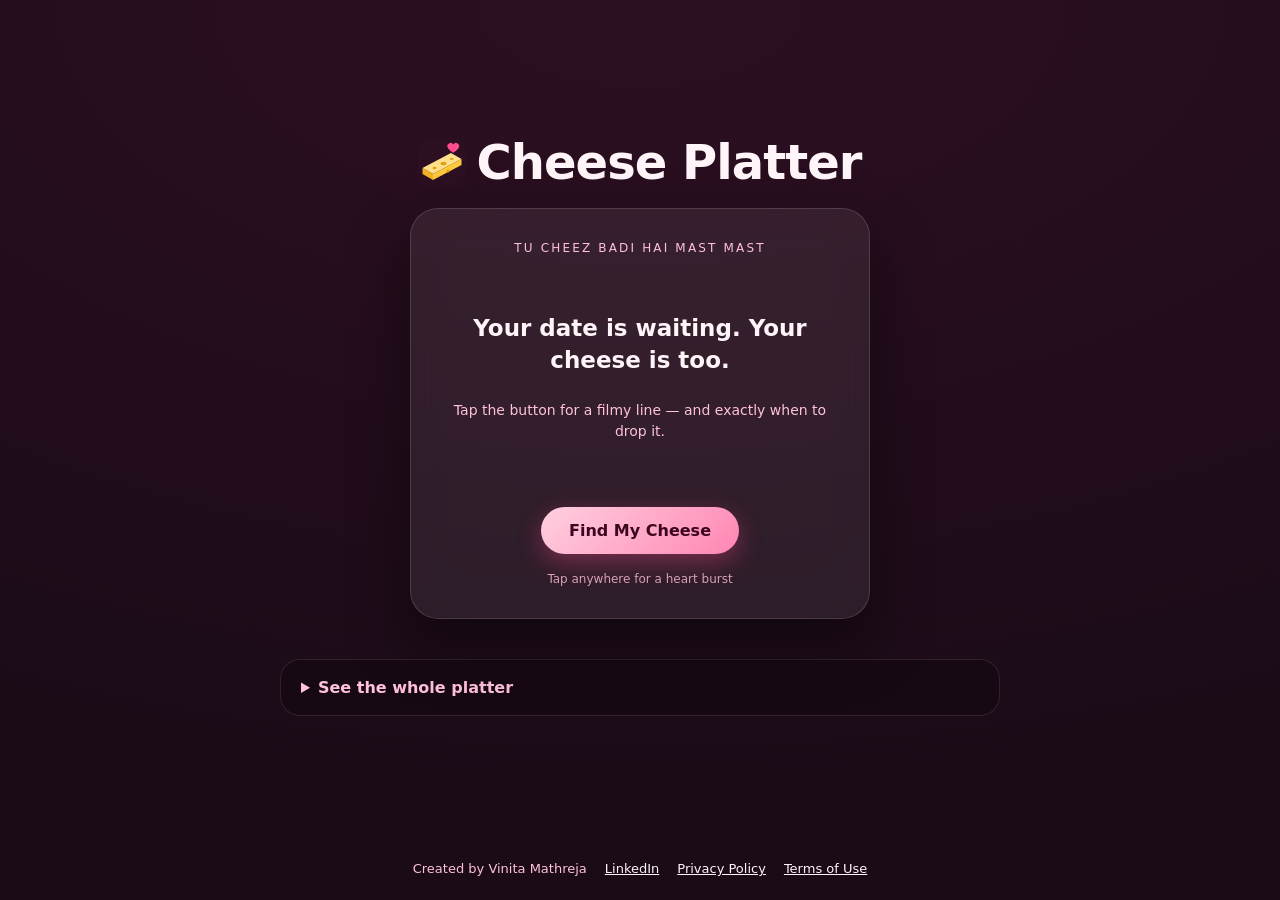
==== index.html @ 1ec01c05 "Cheese Platter: Bollywood pickup-line randomizer Co-Authored-By: Claude Opus 5.5 <noreply@anthropic." ====
<!doctype html>
<html lang="en">
<head>
<meta charset="utf-8">
<meta name="viewport" content="width=device-width, initial-scale=1">
<title>Cheese Platter — Bollywood Pickup Lines for Your Date</title>
<meta name="description" content="Cheese Platter serves 100+ cheesy Bollywood pickup lines and filmy dialogues — with exactly when to use them on a date. Tap “Find My Cheese” and flirt like it's a Yash Raj film.">
<meta name="keywords" content="Bollywood pickup lines, filmy dialogues, Hindi pickup lines, Hinglish flirting lines, Bollywood dialogues for date, cheesy pickup lines, SRK dialogues, romantic Bollywood lines">
<meta name="author" content="Vinita Mathreja">
<meta name="robots" content="index, follow, max-image-preview:large">
<meta name="theme-color" content="#2d0f22">
<link rel="canonical" href="https://cheese-platter.vercel.app/">
<link rel="icon" href="/favicon.svg" type="image/svg+xml">
<link rel="icon" href="/favicon-32.png" sizes="32x32" type="image/png">
<link rel="apple-touch-icon" href="/apple-touch-icon.png">

<meta property="og:type" content="website">
<meta property="og:site_name" content="Cheese Platter">
<meta property="og:title" content="Cheese Platter — Bollywood Pickup Lines for Your Date">
<meta property="og:description" content="Tu cheez badi hai mast mast. Tap “Find My Cheese” for a filmy Bollywood line — and exactly when to drop it on your date.">
<meta property="og:url" content="https://cheese-platter.vercel.app/">
<meta property="og:image" content="https://cheese-platter.vercel.app/og.png">
<meta property="og:image:width" content="1200">
<meta property="og:image:height" content="630">
<meta property="og:image:alt" content="Cheese Platter — Bollywood pickup lines for your date">
<meta name="twitter:card" content="summary_large_image">
<meta name="twitter:title" content="Cheese Platter — Bollywood Pickup Lines for Your Date">
<meta name="twitter:description" content="Tap “Find My Cheese” for a filmy Bollywood line — and exactly when to drop it on your date.">
<meta name="twitter:image" content="https://cheese-platter.vercel.app/og.png">

<script type="application/ld+json">
{
  "@context": "https://schema.org",
  "@type": "WebApplication",
  "name": "Cheese Platter",
  "alternateName": "Tu Cheez Badi Hai Mast Mast",
  "url": "https://cheese-platter.vercel.app/",
  "description": "A randomizer of 100+ cheesy Bollywood pickup lines and filmy dialogues, each with the movie it's from and when to use it on a date.",
  "applicationCategory": "EntertainmentApplication",
  "operatingSystem": "Any",
  "inLanguage": ["en", "hi"],
  "isAccessibleForFree": true,
  "offers": { "@type": "Offer", "price": "0", "priceCurrency": "USD" },
  "image": "https://cheese-platter.vercel.app/og.png",
  "author": { "@type": "Person", "name": "Vinita Mathreja", "sameAs": ["https://www.linkedin.com/in/vinitamathreja/"] }
}
</script>

<style>
  :root { --bg1:#1a0b17; --bg2:#2d0f22; --card:rgba(255,255,255,.07); --text:#fff5f9; --muted:#ffc2d9; --cheese:#ffc93c; }
  * { box-sizing:border-box; }
  html { overflow-x:hidden; }
  body { margin:0; min-height:100vh; font-family:ui-rounded,-apple-system,"Segoe UI",system-ui,sans-serif;
         background:radial-gradient(120% 90% at 50% 0%, var(--bg2), var(--bg1)) fixed; color:var(--text);
         display:flex; flex-direction:column; align-items:center; padding:16px; overflow-x:hidden; }
  main { flex:1; width:100%; display:flex; flex-direction:column; align-items:center; justify-content:center; padding:32px 0; position:relative; z-index:2; }
  h1 { margin:0 0 18px; font-size:clamp(34px,8vw,48px); letter-spacing:-.02em; display:flex; align-items:center; gap:10px; }
  h1 img { width:1em; height:1em; }
  .card { position:relative; width:min(460px,100%); background:var(--card); backdrop-filter:blur(14px); -webkit-backdrop-filter:blur(14px);
          border:1px solid rgba(255,255,255,.14); border-radius:28px; padding:32px 26px; text-align:center;
          box-shadow:0 24px 60px rgba(0,0,0,.45); }
  .eyebrow { font-size:12px; letter-spacing:.18em; text-transform:uppercase; color:var(--muted); margin:0 0 18px; }
  .result { min-height:210px; display:flex; flex-direction:column; justify-content:center; gap:12px; margin-bottom:24px; }
  .line { font-size:23px; line-height:1.35; font-weight:600; margin:0; }
  .movie { margin:0; font-size:14px; font-weight:700; color:var(--cheese); }
  .when { margin:0; font-size:14px; line-height:1.5; color:var(--muted); }
  .spinning .line { opacity:.55; filter:blur(.6px); }
  .spinning .movie, .spinning .when { visibility:hidden; }
  button { font:inherit; font-weight:700; font-size:16px; border:0; cursor:pointer; padding:14px 28px; border-radius:999px;
           color:#3d0620; background:linear-gradient(135deg,#ffd0e0,#ff85b3); box-shadow:0 8px 24px rgba(255,77,141,.35);
           transition:transform .15s ease, opacity .15s; }
  button:active { transform:scale(.96); }
  button:disabled { opacity:.7; cursor:progress; }
  button:focus-visible, a:focus-visible, summary:focus-visible { outline:2px solid var(--cheese); outline-offset:3px; }
  .hint { margin:18px 0 0; font-size:12px; color:var(--muted); opacity:.8; }

  details { width:min(720px,100%); margin-top:40px; background:rgba(0,0,0,.18); border:1px solid rgba(255,255,255,.1); border-radius:20px; padding:4px 20px; }
  summary { cursor:pointer; padding:14px 0; font-weight:700; color:var(--muted); }
  details h2 { font-size:15px; letter-spacing:.08em; text-transform:uppercase; color:var(--cheese); margin:26px 0 8px; }
  details ul { list-style:none; padding:0; margin:0; }
  details li { padding:10px 0; border-top:1px solid rgba(255,255,255,.07); line-height:1.45; }
  details li cite { display:block; font-style:normal; font-size:13px; color:var(--cheese); margin-top:2px; }
  details li small { display:block; font-size:13px; color:var(--muted); opacity:.85; margin-top:2px; }

  footer { position:relative; z-index:2; width:100%; text-align:center; font-size:13px; color:var(--muted); padding:28px 0 8px; }
  footer nav { display:flex; flex-wrap:wrap; justify-content:center; gap:6px 18px; }
  footer a { color:var(--text); }

  #layer { position:fixed; inset:0; overflow:hidden; pointer-events:none; z-index:1; }
  .heart { position:absolute; bottom:-60px; will-change:transform,opacity; }
  .heart>span { display:block; animation:sway var(--swayDur) ease-in-out infinite; }
  @keyframes rise {
    0%{transform:translate3d(0,0,0) rotate(var(--r0)) scale(var(--s));opacity:0}
    8%{opacity:var(--o)} 85%{opacity:var(--o)}
    100%{transform:translate3d(var(--drift),calc(-100vh - 120px),0) rotate(var(--r1)) scale(var(--s));opacity:0}
  }
  @keyframes sway { 0%,100%{margin-left:calc(var(--sw) * -1)} 50%{margin-left:var(--sw)} }
  @keyframes burst { 0%{transform:translate3d(0,0,0) scale(.2);opacity:1}
                     100%{transform:translate3d(var(--bx),var(--by),0) scale(var(--s)) rotate(var(--r1));opacity:0} }
  @media (prefers-reduced-motion: reduce){ #layer{display:none} }
</style>
</head>
<body>
<div id="layer"></div>

<main>
  <h1><img src="/favicon.svg" alt="">Cheese Platter</h1>

  <div class="card">
    <p class="eyebrow">Tu Cheez Badi Hai Mast Mast</p>
    <div class="result" id="result" aria-live="polite">
      <p class="line" id="line">Your date is waiting. Your cheese is too.</p>
      <p class="movie" id="movie"></p>
      <p class="when" id="when">Tap the button for a filmy line — and exactly when to drop it.</p>
    </div>
    <button id="next">Find My Cheese</button>
    <p class="hint">Tap anywhere for a heart burst</p>
  </div>

  <details>
    <summary>See the whole platter</summary>
    <div id="platter">
      <h2>Iconic flirting lines</h2>
      <ul>
        <li data-m="Dilwale Dulhania Le Jayenge" data-w="Vibe: Charming, playful, and unapologetically filmy.">“Bade bade deshon mein aisi chhoti chhoti baatein hoti rehti hain, Senorita.”</li>
        <li data-m="Dilwale Dulhania Le Jayenge" data-w="Vibe: Flirty confidence. Best delivered with a cheeky grin.">“Agar woh mujhse pyaar karti hai, toh palat ke dekhegi… palat!”</li>
        <li data-m="Kuch Kuch Hota Hai" data-w="Vibe: Sweet, subtle, and perfect when friendship starts feeling like something more.">“Pyaar dosti hai.”</li>
        <li data-m="Hasee Toh Phasee" data-w="Vibe: Quirky, geeky, and for someone who appreciates a clever line.">“Socho main idea hoti aur tum technology… hamari patang kya mast udti na!”</li>
      </ul>

      <h2>SRK-level romantic lines</h2>
      <ul>
        <li data-m="Kal Ho Naa Ho" data-w="Vibe: Intense, heartfelt, and slightly dangerous if you're trying to play it cool.">“Pyaar toh bahut log karte hain, lekin mere jaisa pyaar koi nahi kar sakta.”</li>
        <li data-m="Mohabbatein" data-w="Vibe: Old-school romance, delivered with complete sincerity.">“Mohabbat mein shartein nahi hoti.”</li>
      </ul>

      <h2>Bold, cheeky &amp; slightly cheesy</h2>
      <ul>
        <li data-m="2 States" data-w="Vibe: Personal, cheeky, and much better than a generic “you're beautiful.”">“Tumhare gaal ke til pe dil aa gaya hai mera.”</li>
        <li data-m="Jab We Met" data-w="Vibe: Playful philosophy with a little romantic chaos.">“Jab koi pyaar mein hota hai, toh koi sahi galat nahi hota.”</li>
        <li data-m="Yeh Jawaani Hai Deewani" data-w="Vibe: Flirtation with a confession hiding underneath.">“Tum samajhti kyun nahi? Agar main tumhare saath do minute aur raha, toh mujhe tumse pyaar ho jayega.”</li>
      </ul>

      <h2>Bollywood lines you can actually text</h2>
      <ul>
        <li data-m="Original, Bollywood-inspired" data-w="The SRK fan.">“Tum meri life mein aise aaye ho jaise interval ke baad movie interesting ho jaati hai.”</li>
        <li data-m="Original, Bollywood-inspired" data-w="The playful flirt.">“Tum Simran ho ya nahi, par mera dil toh Raj banne ki acting kar raha hai.”</li>
        <li data-m="Original, Bollywood-inspired" data-w="The cheesy one.">“Tumse baat karna meri favourite film hai. Bas problem yeh hai ki iska next episode kab aayega, pata nahi.”</li>
        <li data-m="Original, Bollywood-inspired" data-w="The modern romantic.">“Mujhe tumhara number nahi, tumhari life mein recurring role chahiye.”</li>
        <li data-m="Original, Bollywood-inspired" data-w="The confident one.">“Tumhari smile ka trailer dekh liya. Ab full movie dekhne ka mann hai.”</li>
        <li data-m="Original, Bollywood-inspired" data-w="The WhatsApp flirt.">“Tum online aate ho toh mera dil background mein romantic music bajane lagta hai.”</li>
      </ul>

      <h2>The over-the-top classics (pure cheese)</h2>
      <ul>
        <li data-m="Pakeezah" data-w="Deliver this deadpan when they complain about their feet hurting.">“Aapke paon dekhe, bahut haseen hain. Inhe zameen par mat utariyega, maile ho jayenge.”</li>
        <li data-m="Hum Dil De Chuke Sanam" data-w="The absolute classic for maintaining intense eye contact.">“Agar tum mujhe aise hi dekhte rahe, toh mujhe tumse pyaar ho jayega.”</li>
      </ul>

      <h2>The Bollywood “tashan” (full attitude)</h2>
      <ul>
        <li data-m="Dhadkan" data-w="Say this with completely exaggerated, melodramatic intensity right before leaving.">“Tum mujhe bhool jao yeh haq main tumhe nahi doongi.”</li>
        <li data-m="Anand" data-w="A dramatic way to suggest extending the date.">“Babu moshai, zindagi badi honi chahiye, lambi nahi… aur aaj ki raat toh bilkul choti nahi honi chahiye.”</li>
      </ul>

      <h2>Short, sweet &amp; highly filmy</h2>
      <ul>
        <li data-m="Ghulam" data-w="The ultimate retro 90s invitation to go anywhere.">“Aati kya Khandala?”</li>
        <li data-m="Dil To Pagal Hai" data-w="Use this completely unironically, even if — and especially if — that is not your name.">“Rahul, naam toh suna hoga?”</li>
      </ul>

      <h2>Meta-Bollywood (breaking the 4th wall)</h2>
      <ul>
        <li data-m="Meta-Bollywood" data-w="Breaking the 4th wall.">“Agar hum kisi Karan Johar ki film mein hote, toh abhi background mein violin baj raha hota aur hawa chal rahi hoti.”</li>
        <li data-m="Meta-Bollywood" data-w="Breaking the 4th wall.">“Let's skip the boring stuff and fast-forward to our choreographed dance sequence.”</li>
        <li data-m="Meta-Bollywood" data-w="Breaking the 4th wall.">“Kya tum Yash Raj ki script ho? Kyunki tumhara budget aur looks dono high lag rahe hain.”</li>
      </ul>

      <h2>The confident &amp; cheeky openers</h2>
      <ul>
        <li data-m="Jab We Met" data-w="Scenario: When you first sit down, lock eyes, and catch him smiling at you.">“Aap convince ho gaye, ya main thoda aur try karun?”</li>
        <li data-m="2 States" data-w="Scenario: Drop this completely deadpan the second he does something highly attractive, like ordering your exact favorite drink or pulling out your chair.">“Tumse shaadi karne ke liye mujhe kya karna padega?”</li>
        <li data-m="Dil To Pagal Hai" data-w="Scenario: When he walks into the cafe looking exceptionally sharp and you greet him.">“Kya tum vahi ho jiske baare mein main hamesha sochti hoon?”</li>
        <li data-m="Jab We Met (Tweaked)" data-w="Scenario: When he gives you a compliment on your outfit or your vibe.">“Main apni favorite hoon… aur ab lagta hai tumhari bhi banne wali hoon.”</li>
        <li data-m="Khoobsurat (Tweaked)" data-w="Scenario: A smooth, flattering greeting as soon as he sits at the table.">“Tum hamesha aise hi handsome the, ya aaj kuch khaas try kiya hai?”</li>
        <li data-m="Dil To Pagal Hai" data-w="Scenario: Say this with exaggerated melodrama when he agrees to share his fries with you.">“Mujhe yakeen hai ki main sirf isliye janmi hoon ki tumse pyaar kar sakun.”</li>
        <li data-m="Kabhi Khushi Kabhie Gham (Tweaked)" data-w="Scenario: When he takes his jacket off or smiles warmly at you.">“Tumhe koi haq nahi banta ki tum itne handsome lago. Not fair.”</li>
        <li data-m="Kabhi Khushi Kabhie Gham" data-w="Scenario: If he gets momentarily distracted by the waiter and looks away from you.">“Kaun hai yeh jisne mud ke mujhe nahi dekha?”</li>
        <li data-m="Hasee Toh Phasee" data-w="Scenario: When you both instantly agree on a very niche topic or a controversial opinion.">“Tum oxygen aur main double hydrogen… hamari chemistry ekdum pani ki tarah hai.”</li>
        <li data-m="Chennai Express (Tweaked)" data-w="Scenario: Playfully explaining why you ended up matching with him on a dating app.">“Main yahan pe aayi nahi hoon, mujhe laya gaya hai… by destiny.”</li>
      </ul>

      <h2>The sassy, playful banter</h2>
      <ul>
        <li data-m="Dil To Pagal Hai (Tweaked)" data-w="Scenario: If he formally introduces himself, use this regardless of his actual name.">“Rahul, naam toh suna hoga? Or should I just call you mine?”</li>
        <li data-m="Maine Pyar Kiya" data-w="Scenario: When he apologizes for being two minutes late or thanks you for a compliment.">“Dosti ka ek usool hai, no sorry, no thank you.”</li>
        <li data-m="Deewaar (Tweaked)" data-w="Scenario: When bantering about who is going to pay the bill.">“Main aaj bhi phenke hue paise nahi uthati… unless you're buying the next round.”</li>
        <li data-m="Heropanti" data-w="Scenario: If he complains about the spice level of the food or the distance to the next bar.">“Chhoti bacchi ho kya?”</li>
        <li data-m="Damini (Tweaked)" data-w="Scenario: If you guys talked online for weeks before he finally planned the date.">“Tareekh pe tareekh, tareekh pe tareekh… finally you asked me out.”</li>
        <li data-m="Shahenshah (Tweaked)" data-w="Scenario: Establishing playful dominance when picking where to go for dessert.">“Rishte mein toh hum tumhare baap lagte hain… par I'll let you lead this date.”</li>
        <li data-m="Sholay" data-w="Scenario: If he admits he has never seen your favorite movie or eaten your favorite food.">“Isse bada crime toh humne dekha hi nahi.”</li>
        <li data-m="Don (Tweaked)" data-w="Scenario: When he asks if he's successfully winning you over.">“Don ko pakadna mushkil hi nahi, namumkin hai… but you're doing a good job.”</li>
      </ul>

      <h2>Navigating food, drinks &amp; the bill</h2>
      <ul>
        <li data-m="Mr. &amp; Mrs. Khiladi (Tweaked)" data-w="Scenario: When the appetizers arrive and you want to keep the flirting light.">“Jab tak samose mein aaloo rahega, mera interest tumme rahega.”</li>
        <li data-m="Devdas (Tweaked)" data-w="Scenario: When clinking glasses for the first toast of the evening.">“Kaun kambakht bardaasht karne ko peeta hai? Main toh tumhe aur enjoy karne ke liye peeti hoon.”</li>
        <li data-m="Singham" data-w="Scenario: Give a mock-serious glare if he tries to steal a bite of your dessert without asking.">“Aata majhi satakli.”</li>
        <li data-m="Damini (Tweaked)" data-w="Scenario: Reaching your hand across the table playfully.">“Ye dhai kilo ka haath nahi, mera chota sa haath hai… hold it?”</li>
        <li data-m="Karan Arjun (Tweaked)" data-w="Scenario: Staring longingly at the kitchen when you're both starving.">“Mere Karan Arjun aayenge… aur mera pasta bhi.”</li>
        <li data-m="Bajirao Mastani (Tweaked)" data-w="Scenario: Fiercely and dramatically defending your main course.">“Aap humse humari zindagi maang lete hum aapko khushi khushi de dete… par mera pizza nahi.”</li>
        <li data-m="Hera Pheri" data-w="Scenario: Whispering this jokingly with a straight face when the check arrives.">“Paisa laya?”</li>
        <li data-m="Singham" data-w="Scenario: Sliding the cocktail menu over to him to pick the second round.">“Aali re aali, aata tujhi baari aali.”</li>
        <li data-m="Ram-Leela" data-w="Scenario: When deciding if you both should split a really decadent dessert.">“Dono taraf se aag barabar lagi honi chahiye.”</li>
        <li data-m="Kuch Kuch Hota Hai (Tweaked)" data-w="Scenario: Convincing him to break his diet for the night.">“Hum ek baar jeete hain, ek baar marte hain… so let's order the chocolate cake.”</li>
        <li data-m="Mr. India" data-w="Scenario: A satisfied sign-off when he pays the bill or opens the door for you.">“Mogambo khush hua.”</li>
      </ul>

      <h2>Sweeping him off his feet</h2>
      <ul>
        <li data-m="Yeh Jawaani Hai Deewani" data-w="Scenario: Lock eyes, say this casually, and immediately take a sip of your drink.">“Tumhari smile kitni dangerous hai pata hai? Mere paas dil hota na, teri smile pe pakka aa jaata.”</li>
        <li data-m="Yeh Jawaani Hai Deewani (Tweaked)" data-w="Scenario: A great compliment to drop mid-conversation when he is talking passionately about something.">“Tum pehle bhi itne hi handsome the ya waqt ne kiya koi haseen sitam?”</li>
        <li data-m="Om Shanti Om" data-w="Scenario: A cheeky way to admit you were the one who liked his profile first or double-texted.">“Itni shiddat se maine tumhe paane ki koshish ki hai, ki har zarre ne mujhe tumse milane ki saazish ki hai.”</li>
        <li data-m="Aashiqui 2" data-w="Scenario: Use this highly dramatically when he fixes a minor problem, like getting the waiter's attention.">“Tumhare ishq se bani hoon main… pehle zinda thi, ab jee rahi hoon main.”</li>
        <li data-m="Gully Boy" data-w="Scenario: Spoken softly and genuinely on a late-night drive or while holding coffee cups.">“Tere bina kisi cheez mein mauj nahi… na chai mein, na life mein.”</li>
        <li data-m="Dil Chahta Hai" data-w="Scenario: When he reveals a slightly nerdy, quirky hobby or a guilty pleasure he was shy about.">“Koi pyaar kare toh tumse kare, tum jaise ho waise kare.”</li>
        <li data-m="Bajirao Mastani (Tweaked)" data-w="Scenario: When he promises he knows a great hidden spot for post-dinner drinks.">“Cheete ki chaal, baaz ki nazar, aur tumhari choice par sandeh nahi karte.”</li>
        <li data-m="Pakeezah (Tweaked)" data-w="Scenario: When he suggests walking a long distance in the heat or cold to the next location.">“Aapke paon dekhe, bahut haseen hain. Inhe zameen par mat utariyega, let's take a cab.”</li>
        <li data-m="Kuch Kuch Hota Hai" data-w="Scenario: When he does something small but chivalrous, like pulling out your chair or shielding you from traffic.">“Kuch kuch hota hai… tum nahi samjhoge.”</li>
        <li data-m="Kick (Tweaked)" data-w="Scenario: When he asks a deep, probing question about your personality.">“Hum dosti mein aate hain, samajh mein nahi.”</li>
        <li data-m="Baazigar" data-w="Scenario: When you deliberately let him win a playful, meaningless argument.">“Kabhi kabhi jeetne ke liye kuch haarna bhi padta hai, aur haar kar jeetne wale ko baazigar kehte hain.”</li>
        <li data-m="Dilwale Dulhania Le Jayenge (Tweaked)" data-w="Scenario: When convincing him to be spontaneous and go to a random spot after dinner.">“Jaa Simran jaa, jee le apni zindagi… mere saath.”</li>
      </ul>

      <h2>Leaving a mark (the end of the night)</h2>
      <ul>
        <li data-m="Anand (Tweaked)" data-w="Scenario: Smoothly suggesting you extend the night instead of going home.">“Babu moshai, zindagi badi honi chahiye, lambi nahi… aur yeh date bhi.”</li>
        <li data-m="Dhadkan" data-w="Scenario: Whisper this intensely right before you hug him goodbye.">“Main tumhe bhool jaon yeh ho nahi sakta, aur tum mujhe bhool jao yeh main hone nahi doongi.”</li>
        <li data-m="Om Shanti Om" data-w="Scenario: When he asks if you want to call it a night, but you want to grab ice cream.">“Picture abhi baaki hai mere dost.”</li>
        <li data-m="Dilwale Dulhania Le Jayenge" data-w="Scenario: Say this audibly to yourself as he walks you to your cab and turns back around to look at you.">“Palat… Palat… Palat.”</li>
        <li data-m="Deewaar" data-w="Scenario: When you finally tell him that you had a great time and would love to see him again.">“Aaj khush toh bahut hoge tum.”</li>
        <li data-m="Jazbaa" data-w="Scenario: A dramatic, funny text to send him exactly 10 minutes after the date ends.">“Mohabbat hai is liye jaane diya, zidd hoti toh baahon mein hoti.”</li>
        <li data-m="Karan Arjun (Tweaked)" data-w="Scenario: Looking back over your shoulder with a smirk as you walk away.">“Main wapas aaoongi.”</li>
        <li data-m="Kaalia (Tweaked)" data-w="Scenario: When deciding exactly where to part ways on the street.">“Hum jahan khade hote hain, date wahi pe khatam hoti hai.”</li>
        <li data-m="Maine Pyar Kiya (Tweaked)" data-w="Scenario: A sweet, slightly bossy way to ensure he messages you to say he got home safe.">“Dosti ki hai, nibhani toh padegi… text me when you reach.”</li>
        <li data-m="Amar Prem (Tweaked)" data-w="Scenario: A sarcastic, confident closer right before you get into your Uber.">“Pushpa, I hate tears… so don't cry because the date is over.”</li>
        <li data-m="Kalicharan (Tweaked)" data-w="Scenario: When he asks for your number or socials at the end of the night.">“Sara shehar mujhe [Your Name] ke naam se jaanta hai.”</li>
      </ul>

      <h2>Witty comebacks &amp; playful banter</h2>
      <ul>
        <li data-m="Andaz Apna Apna" data-w="When to use it: Deliver this with extreme sarcasm when he does the absolute bare minimum, like successfully pouring water without spilling it.">“Aap purush hi nahi, mahapurush hain!”</li>
        <li data-m="Phir Hera Pheri" data-w="When to use it: When he sends a highly dramatic text complaining about how tired he is or exaggerates a minor inconvenience.">“50 rupya kaat overacting ka.”</li>
        <li data-m="Welcome" data-w="When to use it: Whisper this audibly to yourself when you are trying not to laugh at a terrible joke he just made, or when you are trying to hide your excitement.">“Control Uday, control.”</li>
        <li data-m="Phir Hera Pheri" data-w="When to use it: When he accidentally reveals an inside joke in front of other people, or speaks too loudly about a surprise.">“Zor zor se bolke logon ko schemein bata de.”</li>
        <li data-m="Gangs of Wasseypur" data-w="When to use it: Playful, deadpan teasing when he struggles with a simple task, like opening a jar, fixing a typo, or losing a casual bet to you.">“Tumse na ho payega.”</li>
        <li data-m="Hera Pheri" data-w="When to use it: Utter this in mock despair when you are third-wheeling with him and a friend, or when he says something exceptionally cheesy.">“Utha le re baba, utha le… mere ko nahi, in dono ko utha le.”</li>
        <li data-m="3 Idiots" data-w="When to use it: When he actually manages to solve a problem for you, like fixing a glitch on your phone or finding the perfect place for dinner.">“Jahanpanah! Tussi great ho, tohfa qubool karo!”</li>
        <li data-m="Jab We Met" data-w="When to use it: Drop this completely out of nowhere if he does something highly domestic, like cooking a great meal or folding a blanket perfectly.">“Bachpan se hi na, mujhe shaadi karne ka bada craze hai, by God.”</li>
        <li data-m="Hera Pheri" data-w="When to use it: When you do something incredibly clumsy (like tripping over your own feet) and want to play it off as an intentional power move.">“Yeh Baburao ka style hai.”</li>
        <li data-m="Munna Bhai M.B.B.S." data-w="When to use it: If you walk into a ridiculously tiny cafe or bar on a date, or if he shows you a cramped apartment.">“Bhai, ye room toh shuru hote hi khatam ho gaya.”</li>
        <li data-m="Andaz Apna Apna" data-w="When to use it: When you are trying to playfully intimidate him into giving you the last slice of pizza.">“Crime Master Gogo naam hai mera, aankhein nikal ke gotiyan khelta hoon.”</li>
        <li data-m="Munna Bhai M.B.B.S." data-w="When to use it: When he is mildly stressing out about work or a minor deadline, and you want to offer terrible but supportive advice.">“Tension lene ka nahi, sirf dene ka.”</li>
        <li data-m="Andaz Apna Apna" data-w="When to use it: When you unapologetically steal a sip of his drink or a bite of his food because you didn't want to order your own.">“Do dost ek pyale mein chai piyenge, isse dosti badhti hai.”</li>
        <li data-m="3 Idiots" data-w="When to use it: When looking at the ridiculously overpriced menu at a fancy restaurant he brought you to.">“Paneer toh beta, kuch dino mein sonaar ki dukaan mein bikega.”</li>
        <li data-m="Andaz Apna Apna" data-w="When to use it: When you are playfully arguing over who is right about a random fact and you want to drop a chaotic mic-drop.">“Teja main hoon, mark idhar hai!”</li>
      </ul>

      <h2>More comedy gold</h2>
      <ul>
        <li data-m="Phir Hera Pheri" data-w="When to use it: When that 1:30 AM Swiggy order finally arrives and you are both absolutely starving.">“Abhi maza aayega na bhidu.”</li>
        <li data-m="Hera Pheri" data-w="When to use it: When he playfully complains about you overthinking an AI prompt, tweaking an app design for the hundredth time, or being overly meticulous about something small.">“Main kya karu phir? Job chhod du?”</li>
        <li data-m="Phir Hera Pheri" data-w="When to use it: When he tries to act tough or protective but immediately gets startled by a bug or a loud noise.">“Kya gunda banega re tu.”</li>
        <li data-m="Phir Hera Pheri" data-w="When to use it: If he gets distracted looking at you and accidentally bumps into a table or fumbles his words.">“Aurat ka chakkar babu bhaiya, aurat ka chakkar.”</li>
        <li data-m="Munna Bhai M.B.B.S." data-w="When to use it: When you decisively pick the restaurant or the movie for the night and refuse to take no for an answer.">“Bhai ne bola karne ka, to karne ka.”</li>
        <li data-m="Vivah" data-w="When to use it: When he's been talking non-stop trying to impress you, and you smoothly slide a glass of water across the table to him.">“Jal lijiye… thak gaye honge.”</li>
        <li data-m="Race 3" data-w="When to use it: When a waiter interrupts a deep conversation, or if he asks a cheeky, overly intrusive question and you want to dodge it hilariously.">“Our business is our business, none of your business.”</li>
        <li data-m="PK" data-w="When to use it: When he keeps changing the dinner plans or the meeting time at the very last minute.">“Hum koi mandir ka ghanta hai ki koi bhi aake baja jata hai?”</li>
        <li data-m="Kabhi Khushi Kabhie Gham" data-w="When to use it: When a sarcastic comment lands a bit too hard and you need to backtrack with maximum Poo energy.">“It's a joke, it's a joke!”</li>
        <li data-m="Nagina (and general pop culture)" data-w="When to use it: A spooky, deadpan, and hilarious way to invite him over to your place for the next date.">“Aao kabhi haveli pe.”</li>
        <li data-m="Phir Hera Pheri" data-w="When to use it: When he suggests watching a horror movie, or when he tries a really bold, direct pickup line on you.">“Mereko to aisa dhak dhak horela hai.”</li>
        <li data-m="Welcome" data-w="When to use it: When he asks if you need anything else from the menu or if you are comfortable.">“Bhagwan ka diya sab kuch hai, daulat hai, shauhrat hai, izzat hai…”</li>
        <li data-m="Masaan" data-w="When to use it: When the waiter returns to the table to inform you that your favorite dessert is out of stock.">“Saala ye dukh kaahe khatam nahi hota be.”</li>
        <li data-m="Andaz Apna Apna" data-w="When to use it: When he asks a painfully obvious question and you reply with complete, unwavering nonsense.">“Main teja hoon kyunki mera naam bhi teja hai.”</li>
        <li data-m="Damini" data-w="When to use it: If it took you guys weeks of texting and rescheduling to finally pin down an actual date and time.">“Tareekh pe tareekh, tareekh pe tareekh…”</li>
        <li data-m="Sholay" data-w="When to use it: When he's been rambling adorably about a hyper-specific topic for five minutes straight and you just want to playfully break his train of thought.">“Tumhara naam kya hai Basanti?”</li>
        <li data-m="Khatta Meetha" data-w="When to use it: When he gives an unsolicited fun fact about the movie you are watching together.">“Puchha kisine? Kisine nahi pucha!”</li>
        <li data-m="Welcome" data-w="When to use it: When he asks you a secret about your past or how you always manage to win at a specific game.">“Ye raaz bhi ussi ke saath chala gaya.”</li>
        <li data-m="Jolly LLB" data-w="When to use it: While people-watching at a cafe and observing someone nearby do something completely bizarre.">“Kaun hai ye log? Kahan se aate hain ye?”</li>
        <li data-m="Queen" data-w="When to use it: Being overly dramatic about a minor inconvenience, like spilling a drop of coffee or dropping a fry.">“Mera to itna life kharab ho gaya.”</li>
        <li data-m="Piku" data-w="When to use it: Making a philosophical, slightly gross joke when debating whether you should order that extremely heavy, spicy dish.">“Insaan ka motion uska emotion ke saath juda hota hai.”</li>
        <li data-m="Chup Chup Ke" data-w="When to use it: When he starts trying to guess the twist or what happens next in the movie you are watching.">“Chup bilkul chup!”</li>
        <li data-m="Bhool Bhulaiyaa" data-w="When to use it: When he shows up exactly five minutes late and you want to playfully guilt-trip him as soon as he sits down.">“Aapne jaldi aane ka kasht kyu kiya?”</li>
        <li data-m="Dabangg" data-w="When to use it: When you are playfully threatening to beat him at a board game or an arcade game on the date.">“Hum tum mein itne ched karenge ki confuse ho jaoge…”</li>
        <li data-m="Kick" data-w="When to use it: The perfect mic-drop parting line when you step out of his car or hop into your cab, leaving him completely amused.">“Mere baare mein itna mat sochna, dil mein aata hoon, samajh mein nahi.”</li>
      </ul>
    </div>
  </details>
</main>

<footer>
  <nav>
    <span>Created by Vinita Mathreja</span>
    <a href="https://www.linkedin.com/in/vinitamathreja/" target="_blank" rel="noopener me">LinkedIn</a>
    <a href="/privacy">Privacy Policy</a>
    <a href="/terms">Terms of Use</a>
  </nav>
</footer>

<script>
const COLORS = ["#ff4d8d","#ff85b3","#ffa8c5","#ff2d6f","#ffd0e0"];
const rand = (a,b) => Math.random()*(b-a)+a;
const layer = document.getElementById("layer");
const reduced = matchMedia("(prefers-reduced-motion: reduce)").matches;

const svg = (size,color) =>
  `<svg width="${size}" height="${size}" viewBox="0 0 24 24" fill="${color}" aria-hidden="true">
     <path d="M12 21s-7.5-4.7-9.6-9A5.4 5.4 0 0 1 12 6.2 5.4 5.4 0 0 1 21.6 12c-2.1 4.3-9.6 9-9.6 9z"/></svg>`;

for (let i = 0; i < 24; i++) {
  const size = rand(12,34), dur = rand(9,18);
  const el = document.createElement("div");
  el.className = "heart";
  el.style.cssText = `left:${rand(-2,100)}%;animation:rise ${dur}s linear ${-rand(0,dur)}s infinite;
    --drift:${rand(-90,90)}px;--r0:${rand(-25,25)}deg;--r1:${rand(-120,120)}deg;
    --s:${rand(.85,1.15)};--o:${rand(.45,.8)}`;
  el.innerHTML = `<span style="--sw:${rand(8,34)}px;--swayDur:${rand(2.5,5.5)}s">
    ${svg(size, COLORS[(Math.random()*COLORS.length)|0])}</span>`;
  layer.appendChild(el);
}

function burst(x, y) {
  const wrap = document.createElement("div");
  wrap.style.cssText = `position:absolute;left:${x}px;top:${y}px`;
  for (let i = 0; i < 10; i++) {
    const a = rand(0, Math.PI*2), d = rand(50,140), dur = rand(.7,1.2);
    const p = document.createElement("div");
    p.style.cssText = `position:absolute;animation:burst ${dur}s cubic-bezier(.17,.67,.35,1) forwards;
      --bx:${Math.cos(a)*d}px;--by:${Math.sin(a)*d-40}px;--r1:${rand(-180,180)}deg;--s:${rand(.7,1.2)}`;
    p.innerHTML = svg(rand(10,22), COLORS[(Math.random()*COLORS.length)|0]);
    wrap.appendChild(p);
  }
  layer.appendChild(wrap);
  setTimeout(() => wrap.remove(), 1400);
}
addEventListener("click", (e) => burst(e.clientX, e.clientY));

// Sound: Web Audio blips, no files to load.
let ctx;
function tone(freq, start, len, type = "triangle", vol = .12) {
  const o = ctx.createOscillator(), g = ctx.createGain();
  o.type = type; o.frequency.value = freq;
  g.gain.setValueAtTime(vol, ctx.currentTime + start);
  g.gain.exponentialRampToValueAtTime(.0001, ctx.currentTime + start + len);
  o.connect(g).connect(ctx.destination);
  o.start(ctx.currentTime + start); o.stop(ctx.currentTime + start + len + .02);
}
const tick = () => tone(rand(900,1300), 0, .05, "square", .04);
const chime = () => [1047, 1319, 1568, 2093].forEach((f, i) => tone(f, i * .08, .45, "sine", .1));

// The visible platter list is the single source of lines.
const LINES = [...document.querySelectorAll("#platter li")].map(li => ({
  line: li.textContent.trim(), movie: li.dataset.m, when: li.dataset.w
}));
let deck = [];
const draw = () => (deck.length ? deck : (deck = LINES.slice().sort(() => Math.random() - .5))).pop();

const $ = id => document.getElementById(id);
const btn = $("next"), result = $("result");

function show(p) {
  $("line").textContent = p.line;
  $("movie").textContent = "🎬 " + p.movie;
  $("when").textContent = p.when;
}

btn.addEventListener("click", (e) => {
  e.stopPropagation();
  ctx ||= new (window.AudioContext || window.webkitAudioContext)();
  const pick = draw();
  const r = btn.getBoundingClientRect();
  const land = () => { result.classList.remove("spinning"); show(pick); chime(); burst(r.left + r.width/2, r.top); btn.disabled = false; };
  if (reduced) return land();
  btn.disabled = true;
  result.classList.add("spinning");
  // Slot-machine slowdown: 16 flips, each gap a little longer.
  let t = 0;
  for (let i = 0; i < 16; i++) {
    t += 35 + i * i * .9;
    setTimeout(() => { $("line").textContent = LINES[(Math.random()*LINES.length)|0].line; tick(); }, t);
  }
  setTimeout(land, t + 120);
});
</script>
</body>
</html>
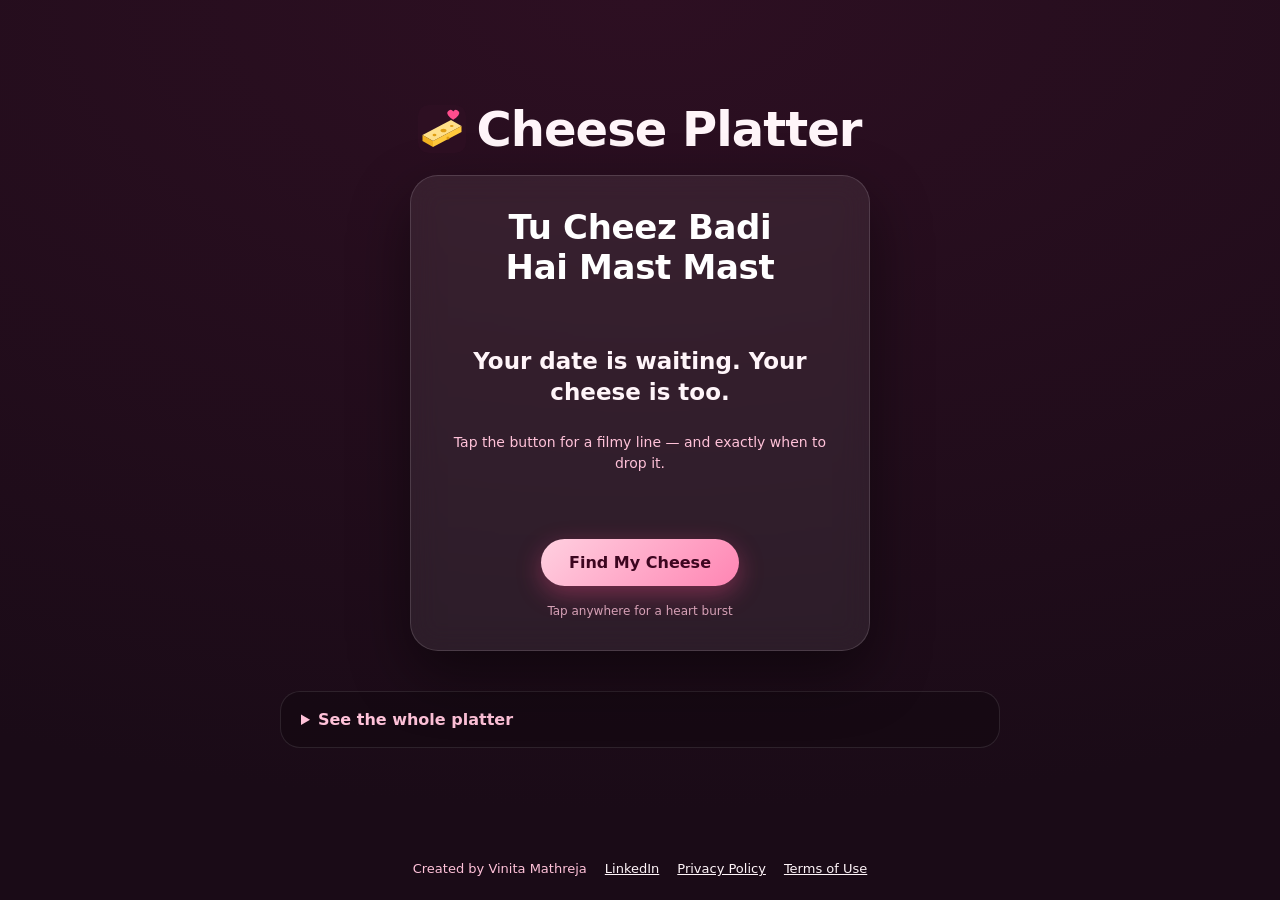
==== commit 5c2fdd9a: "Make 'Tu Cheez Badi Hai Mast Mast' title-sized and white Co-Authored-By: Claude Opus 5.5 <noreply@an" ====
--- a/index.html
+++ b/index.html
@@ -59,7 +59,7 @@
   .card { position:relative; width:min(460px,100%); background:var(--card); backdrop-filter:blur(14px); -webkit-backdrop-filter:blur(14px);
           border:1px solid rgba(255,255,255,.14); border-radius:28px; padding:32px 26px; text-align:center;
           box-shadow:0 24px 60px rgba(0,0,0,.45); }
-  .eyebrow { font-size:12px; letter-spacing:.18em; text-transform:uppercase; color:var(--muted); margin:0 0 18px; }
+  .eyebrow { font-size:clamp(26px,6.5vw,34px); font-weight:800; line-height:1.15; letter-spacing:-.01em; color:#fff; margin:0 0 18px; text-wrap:balance; }
   .result { min-height:210px; display:flex; flex-direction:column; justify-content:center; gap:12px; margin-bottom:24px; }
   .line { font-size:23px; line-height:1.35; font-weight:600; margin:0; }
   .movie { margin:0; font-size:14px; font-weight:700; color:var(--cheese); }
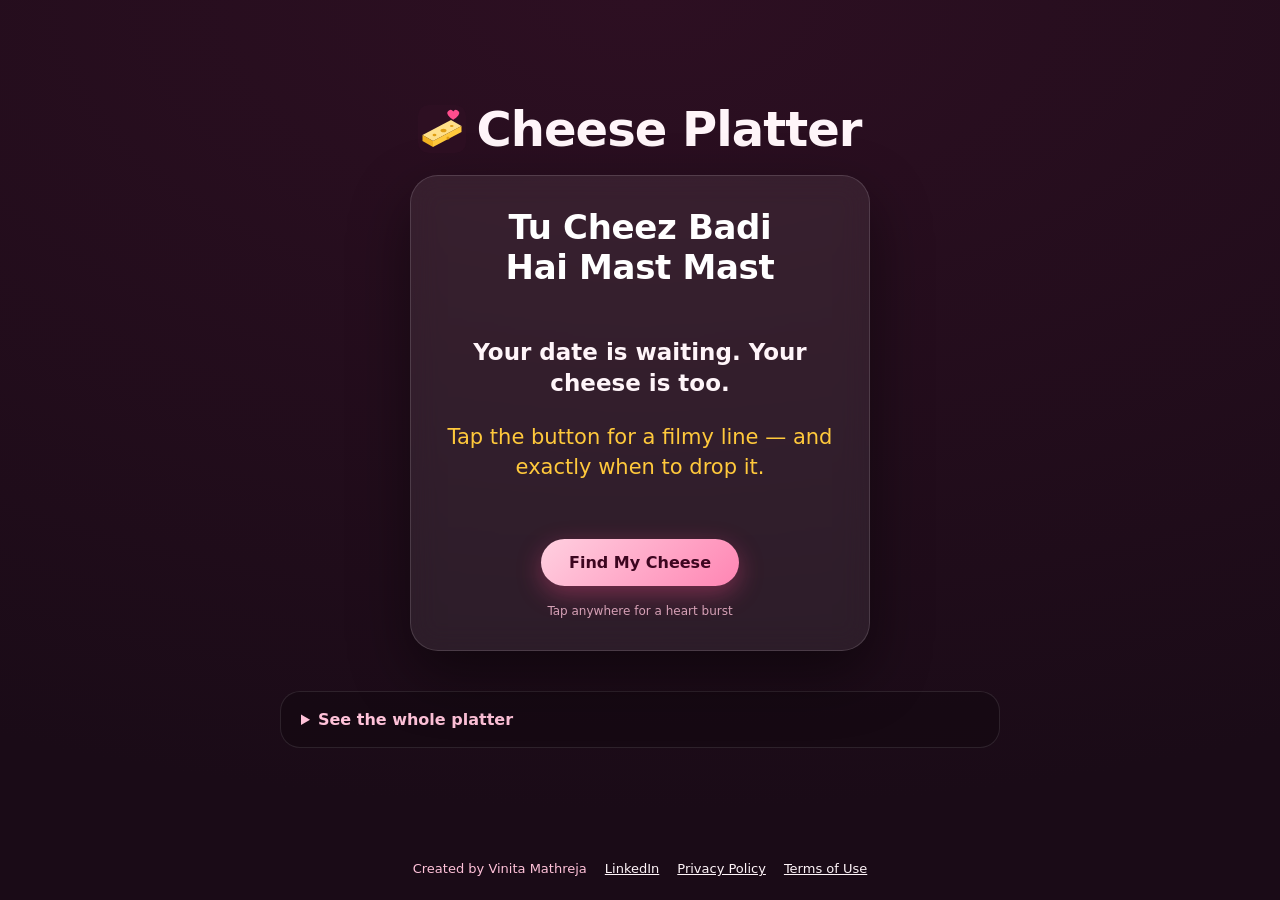
==== commit 655aadda: "Scenario text: yellow, 21px, ends with cheese emoji Co-Authored-By: Claude Opus 5.5 <noreply@anthrop" ====
--- a/index.html
+++ b/index.html
@@ -63,7 +63,7 @@
   .result { min-height:210px; display:flex; flex-direction:column; justify-content:center; gap:12px; margin-bottom:24px; }
   .line { font-size:23px; line-height:1.35; font-weight:600; margin:0; }
   .movie { margin:0; font-size:14px; font-weight:700; color:var(--cheese); }
-  .when { margin:0; font-size:14px; line-height:1.5; color:var(--muted); }
+  .when { margin:0; font-size:21px; line-height:1.4; color:var(--cheese); }
   .spinning .line { opacity:.55; filter:blur(.6px); }
   .spinning .movie, .spinning .when { visibility:hidden; }
   button { font:inherit; font-weight:700; font-size:16px; border:0; cursor:pointer; padding:14px 28px; border-radius:999px;
@@ -372,7 +372,7 @@
 function show(p) {
   $("line").textContent = p.line;
   $("movie").textContent = "🎬 " + p.movie;
-  $("when").textContent = p.when;
+  $("when").textContent = p.when + " 🧀";
 }
 
 btn.addEventListener("click", (e) => {
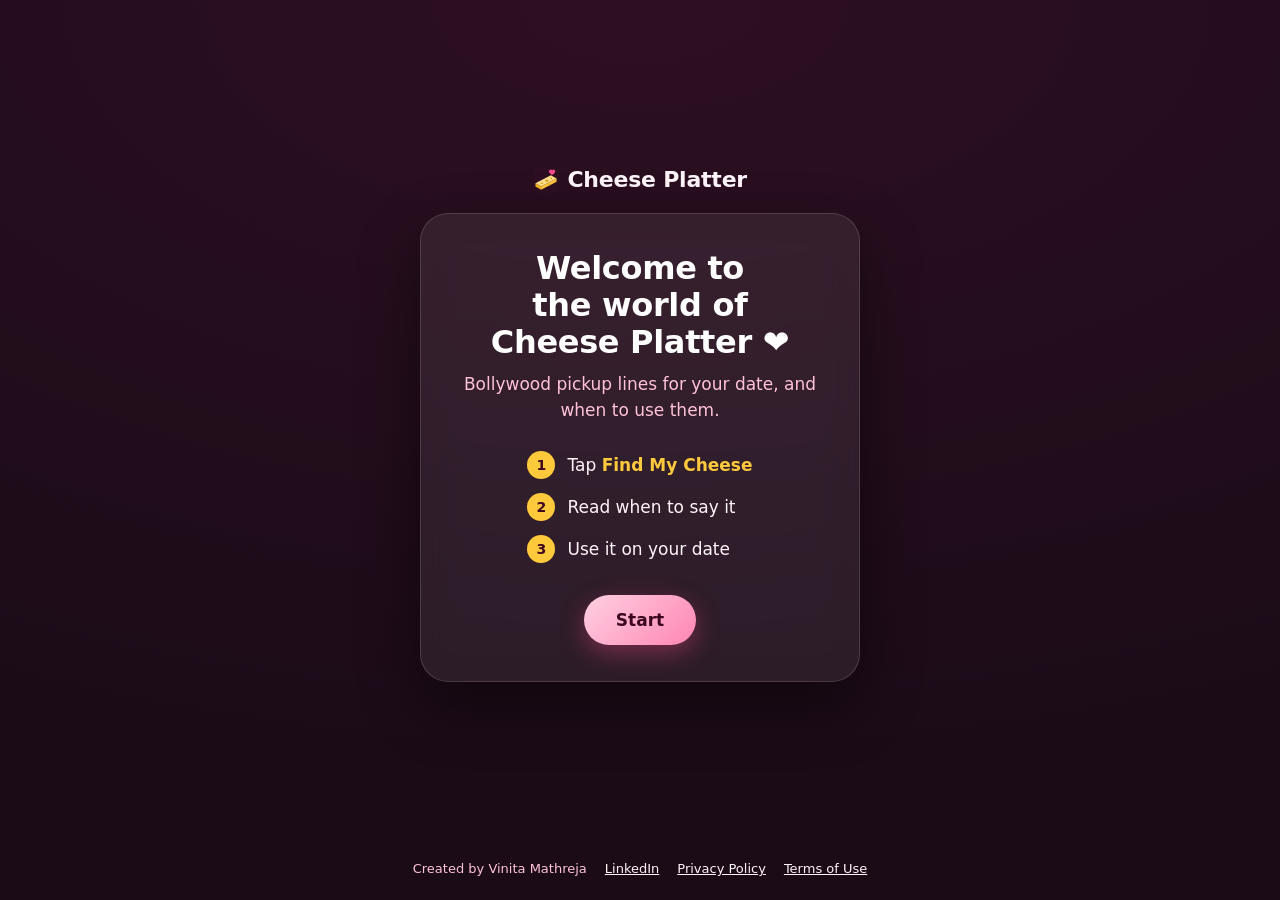
==== commit ce636dd6: "Add splash screen; tighten type hierarchy and trim legal pages Co-Authored-By: Claude Opus 5.5 <nore" ====
--- a/index.html
+++ b/index.html
@@ -54,25 +54,33 @@
          background:radial-gradient(120% 90% at 50% 0%, var(--bg2), var(--bg1)) fixed; color:var(--text);
          display:flex; flex-direction:column; align-items:center; padding:16px; overflow-x:hidden; }
   main { flex:1; width:100%; display:flex; flex-direction:column; align-items:center; justify-content:center; padding:32px 0; position:relative; z-index:2; }
-  h1 { margin:0 0 18px; font-size:clamp(34px,8vw,48px); letter-spacing:-.02em; display:flex; align-items:center; gap:10px; }
-  h1 img { width:1em; height:1em; }
-  .card { position:relative; width:min(460px,100%); background:var(--card); backdrop-filter:blur(14px); -webkit-backdrop-filter:blur(14px);
-          border:1px solid rgba(255,255,255,.14); border-radius:28px; padding:32px 26px; text-align:center;
+  /* Type scale: title 32 > line 26 > scenario 21 > body 17 > meta 13 */
+  h1 { margin:0 0 20px; font-size:22px; font-weight:800; letter-spacing:-.01em; display:flex; align-items:center; gap:8px; }
+  h1 img { width:1.2em; height:1.2em; }
+  .card { position:relative; width:min(440px,100%); background:var(--card); backdrop-filter:blur(14px); -webkit-backdrop-filter:blur(14px);
+          border:1px solid rgba(255,255,255,.14); border-radius:28px; padding:36px 28px; text-align:center;
           box-shadow:0 24px 60px rgba(0,0,0,.45); }
-  .eyebrow { font-size:clamp(26px,6.5vw,34px); font-weight:800; line-height:1.15; letter-spacing:-.01em; color:#fff; margin:0 0 18px; text-wrap:balance; }
-  .result { min-height:210px; display:flex; flex-direction:column; justify-content:center; gap:12px; margin-bottom:24px; }
-  .line { font-size:23px; line-height:1.35; font-weight:600; margin:0; }
-  .movie { margin:0; font-size:14px; font-weight:700; color:var(--cheese); }
-  .when { margin:0; font-size:21px; line-height:1.4; color:var(--cheese); }
+  .title { font-size:clamp(26px,7vw,32px); font-weight:800; line-height:1.15; letter-spacing:-.01em; color:#fff; margin:0; text-wrap:balance; }
+  .result { min-height:200px; display:flex; flex-direction:column; justify-content:center; gap:14px; margin:28px 0; }
+  .line { font-size:26px; line-height:1.3; font-weight:600; margin:0; text-wrap:balance; }
+  .movie { margin:0; font-size:13px; font-weight:700; letter-spacing:.12em; text-transform:uppercase; color:var(--muted); }
+  .when { margin:0; font-size:21px; line-height:1.4; color:var(--cheese); text-wrap:pretty; }
+  .when:empty, .movie:empty { display:none; }
   .spinning .line { opacity:.55; filter:blur(.6px); }
   .spinning .movie, .spinning .when { visibility:hidden; }
-  button { font:inherit; font-weight:700; font-size:16px; border:0; cursor:pointer; padding:14px 28px; border-radius:999px;
+  button { font:inherit; font-weight:700; font-size:17px; border:0; cursor:pointer; padding:15px 32px; border-radius:999px;
            color:#3d0620; background:linear-gradient(135deg,#ffd0e0,#ff85b3); box-shadow:0 8px 24px rgba(255,77,141,.35);
            transition:transform .15s ease, opacity .15s; }
   button:active { transform:scale(.96); }
   button:disabled { opacity:.7; cursor:progress; }
   button:focus-visible, a:focus-visible, summary:focus-visible { outline:2px solid var(--cheese); outline-offset:3px; }
-  .hint { margin:18px 0 0; font-size:12px; color:var(--muted); opacity:.8; }
+  .splash .lede { font-size:17px; line-height:1.5; color:var(--muted); margin:12px 0 28px; }
+  .steps { list-style:none; margin:0 auto 32px; padding:0; display:grid; gap:14px; width:fit-content; text-align:left; font-size:17px; counter-reset:s; }
+  .steps li { display:flex; align-items:center; gap:12px; counter-increment:s; }
+  .steps li::before { content:counter(s); flex:none; width:28px; height:28px; border-radius:50%; display:grid; place-items:center;
+                      font-size:14px; font-weight:800; color:#3d0620; background:var(--cheese); }
+  .steps strong { color:var(--cheese); }
+  [hidden] { display:none !important; }
 
   details { width:min(720px,100%); margin-top:40px; background:rgba(0,0,0,.18); border:1px solid rgba(255,255,255,.1); border-radius:20px; padding:4px 20px; }
   summary { cursor:pointer; padding:14px 0; font-weight:700; color:var(--muted); }
@@ -106,15 +114,27 @@
 <main>
   <h1><img src="/favicon.svg" alt="">Cheese Platter</h1>
 
+  <section class="card splash" id="splash" aria-labelledby="welcome">
+    <h2 class="title" id="welcome">Welcome to the world of Cheese Platter ❤️</h2>
+    <p class="lede">Bollywood pickup lines for your date, and when to use them.</p>
+    <ol class="steps">
+      <li><span>Tap <strong>Find My Cheese</strong></span></li>
+      <li>Read when to say it</li>
+      <li>Use it on your date</li>
+    </ol>
+    <button id="start">Start</button>
+  </section>
+
+  <div id="app" hidden style="width:100%;display:flex;flex-direction:column;align-items:center">
+
   <div class="card">
-    <p class="eyebrow">Tu Cheez Badi Hai Mast Mast</p>
+    <h2 class="title">Tu Cheez Badi Hai Mast Mast</h2>
     <div class="result" id="result" aria-live="polite">
-      <p class="line" id="line">Your date is waiting. Your cheese is too.</p>
+      <p class="line" id="line">Your cheese is waiting.</p>
       <p class="movie" id="movie"></p>
-      <p class="when" id="when">Tap the button for a filmy line — and exactly when to drop it.</p>
+      <p class="when" id="when"></p>
     </div>
     <button id="next">Find My Cheese</button>
-    <p class="hint">Tap anywhere for a heart burst</p>
   </div>
 
   <details>
@@ -297,6 +317,7 @@
       </ul>
     </div>
   </details>
+  </div>
 </main>
 
 <footer>
@@ -367,11 +388,12 @@
 const draw = () => (deck.length ? deck : (deck = LINES.slice().sort(() => Math.random() - .5))).pop();
 
 const $ = id => document.getElementById(id);
+$("start").addEventListener("click", () => { $("splash").hidden = true; $("app").hidden = false; scrollTo(0, 0); });
 const btn = $("next"), result = $("result");
 
 function show(p) {
   $("line").textContent = p.line;
-  $("movie").textContent = "🎬 " + p.movie;
+  $("movie").textContent = p.movie;
   $("when").textContent = p.when + " 🧀";
 }
 
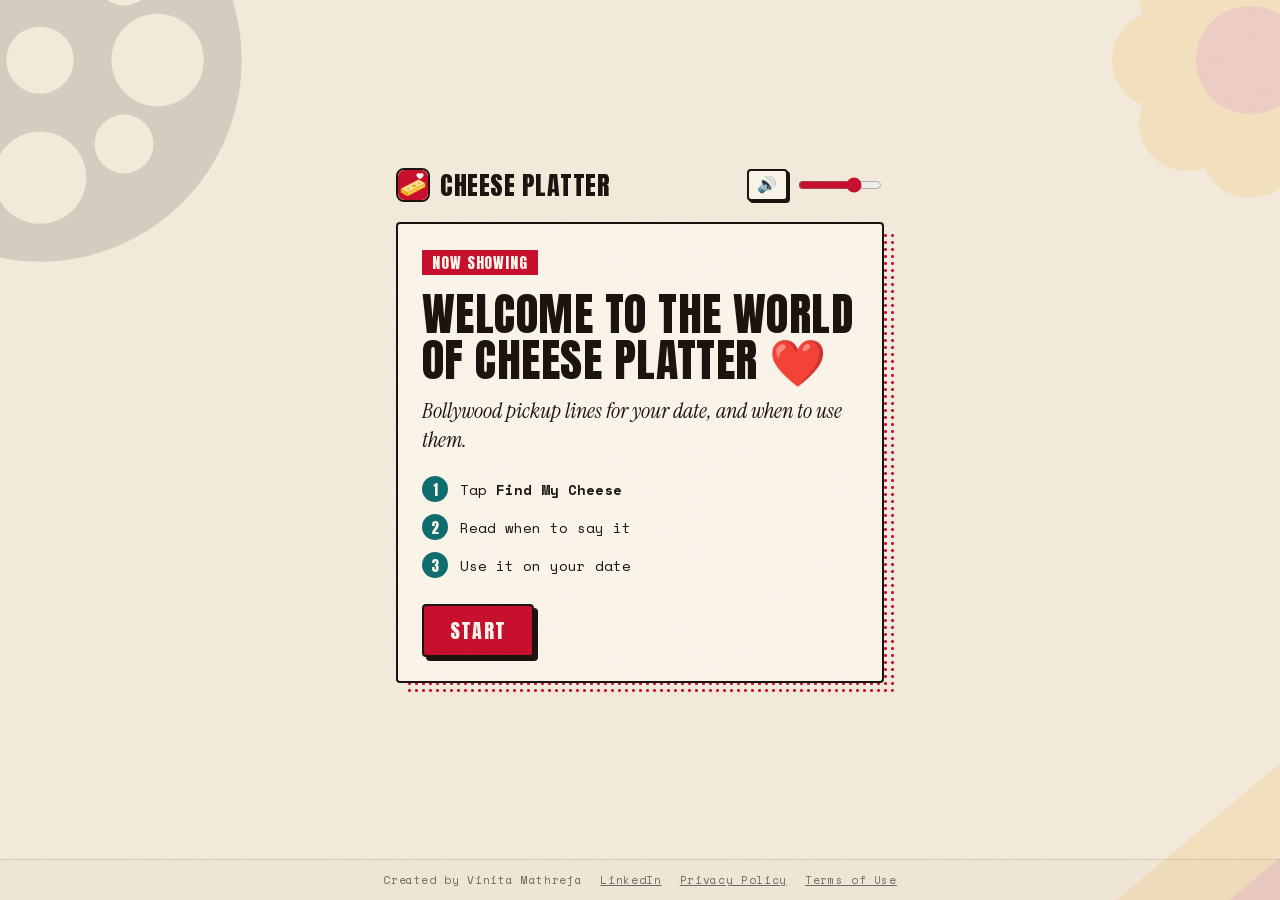
==== commit 1a3c145c: "Poster redesign, self-hosted fonts, random landing sounds with mute/volume, remove quote marks Co-Au" ====
--- a/index.html
+++ b/index.html
@@ -4,11 +4,11 @@
 <meta charset="utf-8">
 <meta name="viewport" content="width=device-width, initial-scale=1">
 <title>Cheese Platter — Bollywood Pickup Lines for Your Date</title>
-<meta name="description" content="Cheese Platter serves 100+ cheesy Bollywood pickup lines and filmy dialogues — with exactly when to use them on a date. Tap “Find My Cheese” and flirt like it's a Yash Raj film.">
+<meta name="description" content="Cheese Platter serves 100+ cheesy Bollywood pickup lines and filmy dialogues — with exactly when to use them on a date. Tap Find My Cheese and flirt like it's a Yash Raj film.">
 <meta name="keywords" content="Bollywood pickup lines, filmy dialogues, Hindi pickup lines, Hinglish flirting lines, Bollywood dialogues for date, cheesy pickup lines, SRK dialogues, romantic Bollywood lines">
 <meta name="author" content="Vinita Mathreja">
 <meta name="robots" content="index, follow, max-image-preview:large">
-<meta name="theme-color" content="#2d0f22">
+<meta name="theme-color" content="#f4ebdc">
 <link rel="canonical" href="https://cheese-platter.vercel.app/">
 <link rel="icon" href="/favicon.svg" type="image/svg+xml">
 <link rel="icon" href="/favicon-32.png" sizes="32x32" type="image/png">
@@ -17,7 +17,7 @@
 <meta property="og:type" content="website">
 <meta property="og:site_name" content="Cheese Platter">
 <meta property="og:title" content="Cheese Platter — Bollywood Pickup Lines for Your Date">
-<meta property="og:description" content="Tu cheez badi hai mast mast. Tap “Find My Cheese” for a filmy Bollywood line — and exactly when to drop it on your date.">
+<meta property="og:description" content="Tu cheez badi hai mast mast. Tap Find My Cheese for a filmy Bollywood line — and exactly when to drop it on your date.">
 <meta property="og:url" content="https://cheese-platter.vercel.app/">
 <meta property="og:image" content="https://cheese-platter.vercel.app/og.png">
 <meta property="og:image:width" content="1200">
@@ -25,7 +25,7 @@
 <meta property="og:image:alt" content="Cheese Platter — Bollywood pickup lines for your date">
 <meta name="twitter:card" content="summary_large_image">
 <meta name="twitter:title" content="Cheese Platter — Bollywood Pickup Lines for Your Date">
-<meta name="twitter:description" content="Tap “Find My Cheese” for a filmy Bollywood line — and exactly when to drop it on your date.">
+<meta name="twitter:description" content="Tap Find My Cheese for a filmy Bollywood line — and exactly when to drop it on your date.">
 <meta name="twitter:image" content="https://cheese-platter.vercel.app/og.png">
 
 <script type="application/ld+json">
@@ -46,93 +46,135 @@
 }
 </script>
 
+<link rel="stylesheet" href="/fonts/fonts.css">
 <style>
-  :root { --bg1:#1a0b17; --bg2:#2d0f22; --card:rgba(255,255,255,.07); --text:#fff5f9; --muted:#ffc2d9; --cheese:#ffc93c; }
+  :root {
+    --paper:#f4ebdc; --paper-hi:#fbf5ea; --ink:#1d1410; --dim:#6b5a4c;
+    --red:#c8102e; --saffron:#f29f05; --teal:#0f6e6e;
+    --display:"Anton",Impact,"Arial Narrow",sans-serif;
+    --serif:"Instrument Serif",Georgia,serif;
+    --mono:"Space Mono",ui-monospace,Menlo,monospace;
+  }
   * { box-sizing:border-box; }
   html { overflow-x:hidden; }
-  body { margin:0; min-height:100vh; font-family:ui-rounded,-apple-system,"Segoe UI",system-ui,sans-serif;
-         background:radial-gradient(120% 90% at 50% 0%, var(--bg2), var(--bg1)) fixed; color:var(--text);
-         display:flex; flex-direction:column; align-items:center; padding:16px; overflow-x:hidden; }
-  main { flex:1; width:100%; display:flex; flex-direction:column; align-items:center; justify-content:center; padding:32px 0; position:relative; z-index:2; }
-  /* Type scale: title 32 > line 26 > scenario 21 > body 17 > meta 13 */
-  h1 { margin:0 0 20px; font-size:22px; font-weight:800; letter-spacing:-.01em; display:flex; align-items:center; gap:8px; }
-  h1 img { width:1.2em; height:1.2em; }
-  .card { position:relative; width:min(440px,100%); background:var(--card); backdrop-filter:blur(14px); -webkit-backdrop-filter:blur(14px);
-          border:1px solid rgba(255,255,255,.14); border-radius:28px; padding:36px 28px; text-align:center;
-          box-shadow:0 24px 60px rgba(0,0,0,.45); }
-  .title { font-size:clamp(26px,7vw,32px); font-weight:800; line-height:1.15; letter-spacing:-.01em; color:#fff; margin:0; text-wrap:balance; }
-  .result { min-height:200px; display:flex; flex-direction:column; justify-content:center; gap:14px; margin:28px 0; }
-  .line { font-size:26px; line-height:1.3; font-weight:600; margin:0; text-wrap:balance; }
-  .movie { margin:0; font-size:13px; font-weight:700; letter-spacing:.12em; text-transform:uppercase; color:var(--muted); }
-  .when { margin:0; font-size:21px; line-height:1.4; color:var(--cheese); text-wrap:pretty; }
-  .when:empty, .movie:empty { display:none; }
-  .spinning .line { opacity:.55; filter:blur(.6px); }
-  .spinning .movie, .spinning .when { visibility:hidden; }
-  button { font:inherit; font-weight:700; font-size:17px; border:0; cursor:pointer; padding:15px 32px; border-radius:999px;
-           color:#3d0620; background:linear-gradient(135deg,#ffd0e0,#ff85b3); box-shadow:0 8px 24px rgba(255,77,141,.35);
-           transition:transform .15s ease, opacity .15s; }
-  button:active { transform:scale(.96); }
-  button:disabled { opacity:.7; cursor:progress; }
-  button:focus-visible, a:focus-visible, summary:focus-visible { outline:2px solid var(--cheese); outline-offset:3px; }
-  .splash .lede { font-size:17px; line-height:1.5; color:var(--muted); margin:12px 0 28px; }
-  .steps { list-style:none; margin:0 auto 32px; padding:0; display:grid; gap:14px; width:fit-content; text-align:left; font-size:17px; counter-reset:s; }
+  body { margin:0; min-height:100vh; background:var(--paper); color:var(--ink); font-family:var(--mono);
+         display:flex; flex-direction:column; align-items:center; overflow-x:hidden; }
+  /* Paper grain */
+  body::after { content:""; position:fixed; inset:0; pointer-events:none; z-index:5; opacity:.06; mix-blend-mode:multiply;
+    background-image:url("data:image/svg+xml,%3Csvg xmlns='http://www.w3.org/2000/svg' width='200' height='200'%3E%3Cfilter id='n'%3E%3CfeTurbulence type='fractalNoise' baseFrequency='.85' numOctaves='3' stitchTiles='stitch'/%3E%3C/filter%3E%3Crect width='100%25' height='100%25' filter='url(%23n)'/%3E%3C/svg%3E"); }
+  main { flex:1; width:100%; max-width:520px; display:flex; flex-direction:column; justify-content:center; padding:24px 16px 32px; position:relative; z-index:2; }
+  [hidden] { display:none !important; }
+
+  .top { display:flex; align-items:center; justify-content:space-between; gap:12px; margin:0 0 20px; }
+  .sound { display:flex; align-items:center; gap:8px; }
+  .sound button { font:16px/1 system-ui; padding:6px 8px; background:var(--paper-hi); color:var(--ink); box-shadow:2px 2px 0 var(--ink); }
+  .sound button:active { transform:translate(2px,2px); box-shadow:none; }
+  .sound input { width:84px; accent-color:var(--red); }
+  h1 { margin:0; font:400 26px/1 var(--display); letter-spacing:.02em; text-transform:uppercase; display:flex; align-items:center; gap:10px; }
+  h1 img { width:34px; height:34px; border:2px solid var(--ink); border-radius:8px; }
+
+  /* isolate: keeps the halftone behind the paper even while the card animates */
+  .card { position:relative; isolation:isolate; border-radius:4px; padding:28px 26px 26px; }
+  .card::after { content:""; position:absolute; inset:0; z-index:-1; background:var(--paper-hi); border:2px solid var(--ink); border-radius:4px; }
+  /* Halftone shadow instead of glow */
+  .card::before { content:""; position:absolute; inset:0; transform:translate(10px,10px); z-index:-1; border-radius:4px;
+    background:radial-gradient(var(--red) 1.3px, transparent 1.6px) 0 0/7px 7px; }
+  .tag { display:inline-block; margin:0; padding:5px 10px 4px; background:var(--red); color:var(--paper-hi);
+         font:400 15px/1.1 var(--display); letter-spacing:.06em; text-transform:uppercase; }
+
+  .result { margin:22px 0 24px; min-height:180px; display:flex; flex-direction:column; justify-content:center; }
+  .line { margin:0; font:400 clamp(30px,8vw,40px)/1.12 var(--serif); letter-spacing:-.01em; text-wrap:balance; }
+  .credit { margin:12px 0 0; font-size:11px; letter-spacing:.2em; text-transform:uppercase; color:var(--dim); }
+  .credit:empty, .note[hidden] { display:none; }
+  .note { margin:20px 0 0; padding-top:14px; border-top:1px dashed rgba(29,20,16,.35); }
+  .note b { display:block; font-size:10px; letter-spacing:.2em; text-transform:uppercase; color:var(--teal); margin-bottom:4px; }
+  .note p { margin:0; font-size:13.5px; line-height:1.55; color:var(--dim); }
+  .meter { display:flex; align-items:center; gap:8px; margin-top:12px; font-size:10px; letter-spacing:.2em; text-transform:uppercase; color:var(--dim); }
+  .meter i { display:block; width:10px; height:10px; border:1.5px solid var(--ink); }
+  .meter i.on { background:var(--saffron); }
+
+  .spinning .line { opacity:.4; }
+  .spinning .credit, .spinning .note { visibility:hidden; }
+  .landed { animation:snap .55s cubic-bezier(.34,1.56,.64,1); }
+  @keyframes snap { 0%{transform:translateY(-14px) rotate(-1.5deg)} 100%{transform:none} }
+
+  button { font:400 20px/1 var(--display); letter-spacing:.06em; text-transform:uppercase; cursor:pointer;
+           padding:15px 26px 14px; border:2px solid var(--ink); border-radius:4px; background:var(--red); color:var(--paper-hi);
+           box-shadow:4px 4px 0 var(--ink); transition:transform .08s, box-shadow .08s; }
+  button:active { transform:translate(4px,4px); box-shadow:0 0 0 var(--ink); }
+  button:disabled { cursor:progress; }
+  button:focus-visible, a:focus-visible, summary:focus-visible { outline:3px solid var(--saffron); outline-offset:3px; }
+
+  /* Splash */
+  .splash .title { margin:16px 0 0; font:400 clamp(34px,9vw,46px)/1 var(--display); text-transform:uppercase; letter-spacing:.01em; }
+  .splash .lede { margin:14px 0 22px; font:italic 400 22px/1.3 var(--serif); }
+  .steps { list-style:none; margin:0 0 26px; padding:0; display:grid; gap:12px; font-size:14px; counter-reset:s; }
   .steps li { display:flex; align-items:center; gap:12px; counter-increment:s; }
-  .steps li::before { content:counter(s); flex:none; width:28px; height:28px; border-radius:50%; display:grid; place-items:center;
-                      font-size:14px; font-weight:800; color:#3d0620; background:var(--cheese); }
-  .steps strong { color:var(--cheese); }
-  [hidden] { display:none !important; }
-
-  details { width:min(720px,100%); margin-top:40px; background:rgba(0,0,0,.18); border:1px solid rgba(255,255,255,.1); border-radius:20px; padding:4px 20px; }
-  summary { cursor:pointer; padding:14px 0; font-weight:700; color:var(--muted); }
-  details h2 { font-size:15px; letter-spacing:.08em; text-transform:uppercase; color:var(--cheese); margin:26px 0 8px; }
+  .steps li::before { content:counter(s); flex:none; width:26px; height:26px; display:grid; place-items:center;
+                      font:400 15px/1 var(--display); color:var(--paper-hi); background:var(--teal); border-radius:50%; }
+
+  details { margin-top:36px; border-top:2px solid var(--ink); }
+  summary { cursor:pointer; padding:14px 0; font:400 18px/1 var(--display); letter-spacing:.04em; text-transform:uppercase; }
+  details h2 { font-size:11px; letter-spacing:.2em; text-transform:uppercase; color:var(--red); margin:24px 0 6px; }
   details ul { list-style:none; padding:0; margin:0; }
-  details li { padding:10px 0; border-top:1px solid rgba(255,255,255,.07); line-height:1.45; }
-  details li cite { display:block; font-style:normal; font-size:13px; color:var(--cheese); margin-top:2px; }
-  details li small { display:block; font-size:13px; color:var(--muted); opacity:.85; margin-top:2px; }
-
-  footer { position:relative; z-index:2; width:100%; text-align:center; font-size:13px; color:var(--muted); padding:28px 0 8px; }
-  footer nav { display:flex; flex-wrap:wrap; justify-content:center; gap:6px 18px; }
-  footer a { color:var(--text); }
-
-  #layer { position:fixed; inset:0; overflow:hidden; pointer-events:none; z-index:1; }
-  .heart { position:absolute; bottom:-60px; will-change:transform,opacity; }
-  .heart>span { display:block; animation:sway var(--swayDur) ease-in-out infinite; }
-  @keyframes rise {
-    0%{transform:translate3d(0,0,0) rotate(var(--r0)) scale(var(--s));opacity:0}
-    8%{opacity:var(--o)} 85%{opacity:var(--o)}
-    100%{transform:translate3d(var(--drift),calc(-100vh - 120px),0) rotate(var(--r1)) scale(var(--s));opacity:0}
-  }
-  @keyframes sway { 0%,100%{margin-left:calc(var(--sw) * -1)} 50%{margin-left:var(--sw)} }
-  @keyframes burst { 0%{transform:translate3d(0,0,0) scale(.2);opacity:1}
-                     100%{transform:translate3d(var(--bx),var(--by),0) scale(var(--s)) rotate(var(--r1));opacity:0} }
-  @media (prefers-reduced-motion: reduce){ #layer{display:none} }
+  details li { padding:10px 0; border-top:1px dashed rgba(29,20,16,.25); font:400 19px/1.3 var(--serif); }
+
+  footer { position:relative; z-index:2; width:100%; border-top:1px solid rgba(29,20,16,.2); background:rgba(29,20,16,.03);
+           font-size:11px; letter-spacing:.06em; opacity:.6; padding:12px 16px; }
+  footer:hover, footer:focus-within { opacity:1; }
+  footer nav { display:flex; flex-wrap:wrap; justify-content:center; gap:4px 18px; }
+  footer a { color:inherit; }
+
+  /* Slow, big, mostly-offscreen props — never over the content column */
+  #deco { position:fixed; inset:0; pointer-events:none; z-index:0; overflow:hidden; }
+  #deco svg { position:absolute; opacity:.13; }
+  .reel { width:420px; top:-150px; left:-170px; animation:spin 80s linear infinite; }
+  .marigold { width:300px; top:-90px; right:-120px; animation:spin 120s linear infinite reverse; }
+  .wedge { width:340px; bottom:-110px; right:-120px; transform:rotate(-12deg); }
+  @keyframes spin { to { transform:rotate(360deg); } }
+  @media (max-width:1000px){ #deco { display:none; } }
+  @media (prefers-reduced-motion: reduce){ #deco svg, .landed { animation:none; } }
 </style>
 </head>
 <body>
-<div id="layer"></div>
+<div id="deco" aria-hidden="true">
+  <svg class="reel" viewBox="0 0 100 100"><circle cx="50" cy="50" r="48" fill="#1d1410"/><circle cx="50" cy="50" r="8" fill="#f4ebdc"/><g fill="#f4ebdc"><circle cx="50" cy="22" r="11"/><circle cx="50" cy="78" r="11"/><circle cx="22" cy="50" r="11"/><circle cx="78" cy="50" r="11"/><circle cx="30" cy="30" r="7"/><circle cx="70" cy="70" r="7"/><circle cx="70" cy="30" r="7"/><circle cx="30" cy="70" r="7"/></g></svg>
+  <svg class="marigold" viewBox="0 0 100 100"><g fill="#f29f05"><circle cx="50" cy="20" r="16"/><circle cx="50" cy="80" r="16"/><circle cx="20" cy="50" r="16"/><circle cx="80" cy="50" r="16"/><circle cx="29" cy="29" r="16"/><circle cx="71" cy="71" r="16"/><circle cx="71" cy="29" r="16"/><circle cx="29" cy="71" r="16"/></g><circle cx="50" cy="50" r="18" fill="#c8102e"/></svg>
+  <svg class="wedge" viewBox="0 0 64 64"><path d="M6 40 L44 20 L58 28 L20 48 Z" fill="#f29f05"/><path d="M6 40 L20 48 L20 56 L6 48 Z" fill="#1d1410"/><path d="M20 48 L58 28 L58 36 L20 56 Z" fill="#c8102e"/></svg>
+</div>
 
 <main>
-  <h1><img src="/favicon.svg" alt="">Cheese Platter</h1>
+  <header class="top">
+    <h1><img src="/favicon.svg" alt="">Cheese Platter</h1>
+    <div class="sound">
+      <button id="mute" type="button" aria-pressed="false" aria-label="Mute sound">🔊</button>
+      <input id="vol" type="range" min="0" max="1" step="0.05" value="0.7" aria-label="Volume">
+    </div>
+  </header>
 
   <section class="card splash" id="splash" aria-labelledby="welcome">
+    <p class="tag">Now showing</p>
     <h2 class="title" id="welcome">Welcome to the world of Cheese Platter ❤️</h2>
     <p class="lede">Bollywood pickup lines for your date, and when to use them.</p>
     <ol class="steps">
-      <li><span>Tap <strong>Find My Cheese</strong></span></li>
+      <li><span>Tap <b>Find My Cheese</b></span></li>
       <li>Read when to say it</li>
       <li>Use it on your date</li>
     </ol>
     <button id="start">Start</button>
   </section>
 
-  <div id="app" hidden style="width:100%;display:flex;flex-direction:column;align-items:center">
-
-  <div class="card">
-    <h2 class="title">Tu Cheez Badi Hai Mast Mast</h2>
+  <div id="app" hidden>
+  <div class="card" id="card">
+    <h2 class="tag">Tu Cheez Badi Hai Mast Mast</h2>
     <div class="result" id="result" aria-live="polite">
       <p class="line" id="line">Your cheese is waiting.</p>
-      <p class="movie" id="movie"></p>
-      <p class="when" id="when"></p>
+      <p class="credit" id="credit"></p>
+      <div class="note" id="note" hidden>
+        <b id="label">When to use it</b>
+        <p id="when"></p>
+        <div class="meter" id="meter"></div>
+      </div>
     </div>
     <button id="next">Find My Cheese</button>
   </div>
@@ -142,178 +184,178 @@
     <div id="platter">
       <h2>Iconic flirting lines</h2>
       <ul>
-        <li data-m="Dilwale Dulhania Le Jayenge" data-w="Vibe: Charming, playful, and unapologetically filmy.">“Bade bade deshon mein aisi chhoti chhoti baatein hoti rehti hain, Senorita.”</li>
-        <li data-m="Dilwale Dulhania Le Jayenge" data-w="Vibe: Flirty confidence. Best delivered with a cheeky grin.">“Agar woh mujhse pyaar karti hai, toh palat ke dekhegi… palat!”</li>
-        <li data-m="Kuch Kuch Hota Hai" data-w="Vibe: Sweet, subtle, and perfect when friendship starts feeling like something more.">“Pyaar dosti hai.”</li>
-        <li data-m="Hasee Toh Phasee" data-w="Vibe: Quirky, geeky, and for someone who appreciates a clever line.">“Socho main idea hoti aur tum technology… hamari patang kya mast udti na!”</li>
+        <li data-m="Dilwale Dulhania Le Jayenge" data-w="Vibe: Charming, playful, and unapologetically filmy.">Bade bade deshon mein aisi chhoti chhoti baatein hoti rehti hain, Senorita.</li>
+        <li data-m="Dilwale Dulhania Le Jayenge" data-w="Vibe: Flirty confidence. Best delivered with a cheeky grin.">Agar woh mujhse pyaar karti hai, toh palat ke dekhegi… palat!</li>
+        <li data-m="Kuch Kuch Hota Hai" data-w="Vibe: Sweet, subtle, and perfect when friendship starts feeling like something more.">Pyaar dosti hai.</li>
+        <li data-m="Hasee Toh Phasee" data-w="Vibe: Quirky, geeky, and for someone who appreciates a clever line.">Socho main idea hoti aur tum technology… hamari patang kya mast udti na!</li>
       </ul>
 
       <h2>SRK-level romantic lines</h2>
       <ul>
-        <li data-m="Kal Ho Naa Ho" data-w="Vibe: Intense, heartfelt, and slightly dangerous if you're trying to play it cool.">“Pyaar toh bahut log karte hain, lekin mere jaisa pyaar koi nahi kar sakta.”</li>
-        <li data-m="Mohabbatein" data-w="Vibe: Old-school romance, delivered with complete sincerity.">“Mohabbat mein shartein nahi hoti.”</li>
+        <li data-m="Kal Ho Naa Ho" data-w="Vibe: Intense, heartfelt, and slightly dangerous if you're trying to play it cool.">Pyaar toh bahut log karte hain, lekin mere jaisa pyaar koi nahi kar sakta.</li>
+        <li data-m="Mohabbatein" data-w="Vibe: Old-school romance, delivered with complete sincerity.">Mohabbat mein shartein nahi hoti.</li>
       </ul>
 
       <h2>Bold, cheeky &amp; slightly cheesy</h2>
       <ul>
-        <li data-m="2 States" data-w="Vibe: Personal, cheeky, and much better than a generic “you're beautiful.”">“Tumhare gaal ke til pe dil aa gaya hai mera.”</li>
-        <li data-m="Jab We Met" data-w="Vibe: Playful philosophy with a little romantic chaos.">“Jab koi pyaar mein hota hai, toh koi sahi galat nahi hota.”</li>
-        <li data-m="Yeh Jawaani Hai Deewani" data-w="Vibe: Flirtation with a confession hiding underneath.">“Tum samajhti kyun nahi? Agar main tumhare saath do minute aur raha, toh mujhe tumse pyaar ho jayega.”</li>
+        <li data-m="2 States" data-w="Vibe: Personal, cheeky, and much better than a generic you're beautiful.">Tumhare gaal ke til pe dil aa gaya hai mera.</li>
+        <li data-m="Jab We Met" data-w="Vibe: Playful philosophy with a little romantic chaos.">Jab koi pyaar mein hota hai, toh koi sahi galat nahi hota.</li>
+        <li data-m="Yeh Jawaani Hai Deewani" data-w="Vibe: Flirtation with a confession hiding underneath.">Tum samajhti kyun nahi? Agar main tumhare saath do minute aur raha, toh mujhe tumse pyaar ho jayega.</li>
       </ul>
 
       <h2>Bollywood lines you can actually text</h2>
       <ul>
-        <li data-m="Original, Bollywood-inspired" data-w="The SRK fan.">“Tum meri life mein aise aaye ho jaise interval ke baad movie interesting ho jaati hai.”</li>
-        <li data-m="Original, Bollywood-inspired" data-w="The playful flirt.">“Tum Simran ho ya nahi, par mera dil toh Raj banne ki acting kar raha hai.”</li>
-        <li data-m="Original, Bollywood-inspired" data-w="The cheesy one.">“Tumse baat karna meri favourite film hai. Bas problem yeh hai ki iska next episode kab aayega, pata nahi.”</li>
-        <li data-m="Original, Bollywood-inspired" data-w="The modern romantic.">“Mujhe tumhara number nahi, tumhari life mein recurring role chahiye.”</li>
-        <li data-m="Original, Bollywood-inspired" data-w="The confident one.">“Tumhari smile ka trailer dekh liya. Ab full movie dekhne ka mann hai.”</li>
-        <li data-m="Original, Bollywood-inspired" data-w="The WhatsApp flirt.">“Tum online aate ho toh mera dil background mein romantic music bajane lagta hai.”</li>
+        <li data-m="Original, Bollywood-inspired" data-w="The SRK fan.">Tum meri life mein aise aaye ho jaise interval ke baad movie interesting ho jaati hai.</li>
+        <li data-m="Original, Bollywood-inspired" data-w="The playful flirt.">Tum Simran ho ya nahi, par mera dil toh Raj banne ki acting kar raha hai.</li>
+        <li data-m="Original, Bollywood-inspired" data-w="The cheesy one.">Tumse baat karna meri favourite film hai. Bas problem yeh hai ki iska next episode kab aayega, pata nahi.</li>
+        <li data-m="Original, Bollywood-inspired" data-w="The modern romantic.">Mujhe tumhara number nahi, tumhari life mein recurring role chahiye.</li>
+        <li data-m="Original, Bollywood-inspired" data-w="The confident one.">Tumhari smile ka trailer dekh liya. Ab full movie dekhne ka mann hai.</li>
+        <li data-m="Original, Bollywood-inspired" data-w="The WhatsApp flirt.">Tum online aate ho toh mera dil background mein romantic music bajane lagta hai.</li>
       </ul>
 
       <h2>The over-the-top classics (pure cheese)</h2>
       <ul>
-        <li data-m="Pakeezah" data-w="Deliver this deadpan when they complain about their feet hurting.">“Aapke paon dekhe, bahut haseen hain. Inhe zameen par mat utariyega, maile ho jayenge.”</li>
-        <li data-m="Hum Dil De Chuke Sanam" data-w="The absolute classic for maintaining intense eye contact.">“Agar tum mujhe aise hi dekhte rahe, toh mujhe tumse pyaar ho jayega.”</li>
-      </ul>
-
-      <h2>The Bollywood “tashan” (full attitude)</h2>
-      <ul>
-        <li data-m="Dhadkan" data-w="Say this with completely exaggerated, melodramatic intensity right before leaving.">“Tum mujhe bhool jao yeh haq main tumhe nahi doongi.”</li>
-        <li data-m="Anand" data-w="A dramatic way to suggest extending the date.">“Babu moshai, zindagi badi honi chahiye, lambi nahi… aur aaj ki raat toh bilkul choti nahi honi chahiye.”</li>
+        <li data-m="Pakeezah" data-w="Deliver this deadpan when they complain about their feet hurting.">Aapke paon dekhe, bahut haseen hain. Inhe zameen par mat utariyega, maile ho jayenge.</li>
+        <li data-m="Hum Dil De Chuke Sanam" data-w="The absolute classic for maintaining intense eye contact.">Agar tum mujhe aise hi dekhte rahe, toh mujhe tumse pyaar ho jayega.</li>
+      </ul>
+
+      <h2>The Bollywood tashan (full attitude)</h2>
+      <ul>
+        <li data-m="Dhadkan" data-w="Say this with completely exaggerated, melodramatic intensity right before leaving.">Tum mujhe bhool jao yeh haq main tumhe nahi doongi.</li>
+        <li data-m="Anand" data-w="A dramatic way to suggest extending the date.">Babu moshai, zindagi badi honi chahiye, lambi nahi… aur aaj ki raat toh bilkul choti nahi honi chahiye.</li>
       </ul>
 
       <h2>Short, sweet &amp; highly filmy</h2>
       <ul>
-        <li data-m="Ghulam" data-w="The ultimate retro 90s invitation to go anywhere.">“Aati kya Khandala?”</li>
-        <li data-m="Dil To Pagal Hai" data-w="Use this completely unironically, even if — and especially if — that is not your name.">“Rahul, naam toh suna hoga?”</li>
+        <li data-m="Ghulam" data-w="The ultimate retro 90s invitation to go anywhere.">Aati kya Khandala?</li>
+        <li data-m="Dil To Pagal Hai" data-w="Use this completely unironically, even if — and especially if — that is not your name.">Rahul, naam toh suna hoga?</li>
       </ul>
 
       <h2>Meta-Bollywood (breaking the 4th wall)</h2>
       <ul>
-        <li data-m="Meta-Bollywood" data-w="Breaking the 4th wall.">“Agar hum kisi Karan Johar ki film mein hote, toh abhi background mein violin baj raha hota aur hawa chal rahi hoti.”</li>
-        <li data-m="Meta-Bollywood" data-w="Breaking the 4th wall.">“Let's skip the boring stuff and fast-forward to our choreographed dance sequence.”</li>
-        <li data-m="Meta-Bollywood" data-w="Breaking the 4th wall.">“Kya tum Yash Raj ki script ho? Kyunki tumhara budget aur looks dono high lag rahe hain.”</li>
+        <li data-m="Meta-Bollywood" data-w="Breaking the 4th wall.">Agar hum kisi Karan Johar ki film mein hote, toh abhi background mein violin baj raha hota aur hawa chal rahi hoti.</li>
+        <li data-m="Meta-Bollywood" data-w="Breaking the 4th wall.">Let's skip the boring stuff and fast-forward to our choreographed dance sequence.</li>
+        <li data-m="Meta-Bollywood" data-w="Breaking the 4th wall.">Kya tum Yash Raj ki script ho? Kyunki tumhara budget aur looks dono high lag rahe hain.</li>
       </ul>
 
       <h2>The confident &amp; cheeky openers</h2>
       <ul>
-        <li data-m="Jab We Met" data-w="Scenario: When you first sit down, lock eyes, and catch him smiling at you.">“Aap convince ho gaye, ya main thoda aur try karun?”</li>
-        <li data-m="2 States" data-w="Scenario: Drop this completely deadpan the second he does something highly attractive, like ordering your exact favorite drink or pulling out your chair.">“Tumse shaadi karne ke liye mujhe kya karna padega?”</li>
-        <li data-m="Dil To Pagal Hai" data-w="Scenario: When he walks into the cafe looking exceptionally sharp and you greet him.">“Kya tum vahi ho jiske baare mein main hamesha sochti hoon?”</li>
-        <li data-m="Jab We Met (Tweaked)" data-w="Scenario: When he gives you a compliment on your outfit or your vibe.">“Main apni favorite hoon… aur ab lagta hai tumhari bhi banne wali hoon.”</li>
-        <li data-m="Khoobsurat (Tweaked)" data-w="Scenario: A smooth, flattering greeting as soon as he sits at the table.">“Tum hamesha aise hi handsome the, ya aaj kuch khaas try kiya hai?”</li>
-        <li data-m="Dil To Pagal Hai" data-w="Scenario: Say this with exaggerated melodrama when he agrees to share his fries with you.">“Mujhe yakeen hai ki main sirf isliye janmi hoon ki tumse pyaar kar sakun.”</li>
-        <li data-m="Kabhi Khushi Kabhie Gham (Tweaked)" data-w="Scenario: When he takes his jacket off or smiles warmly at you.">“Tumhe koi haq nahi banta ki tum itne handsome lago. Not fair.”</li>
-        <li data-m="Kabhi Khushi Kabhie Gham" data-w="Scenario: If he gets momentarily distracted by the waiter and looks away from you.">“Kaun hai yeh jisne mud ke mujhe nahi dekha?”</li>
-        <li data-m="Hasee Toh Phasee" data-w="Scenario: When you both instantly agree on a very niche topic or a controversial opinion.">“Tum oxygen aur main double hydrogen… hamari chemistry ekdum pani ki tarah hai.”</li>
-        <li data-m="Chennai Express (Tweaked)" data-w="Scenario: Playfully explaining why you ended up matching with him on a dating app.">“Main yahan pe aayi nahi hoon, mujhe laya gaya hai… by destiny.”</li>
+        <li data-m="Jab We Met" data-w="Scenario: When you first sit down, lock eyes, and catch him smiling at you.">Aap convince ho gaye, ya main thoda aur try karun?</li>
+        <li data-m="2 States" data-w="Scenario: Drop this completely deadpan the second he does something highly attractive, like ordering your exact favorite drink or pulling out your chair.">Tumse shaadi karne ke liye mujhe kya karna padega?</li>
+        <li data-m="Dil To Pagal Hai" data-w="Scenario: When he walks into the cafe looking exceptionally sharp and you greet him.">Kya tum vahi ho jiske baare mein main hamesha sochti hoon?</li>
+        <li data-m="Jab We Met (Tweaked)" data-w="Scenario: When he gives you a compliment on your outfit or your vibe.">Main apni favorite hoon… aur ab lagta hai tumhari bhi banne wali hoon.</li>
+        <li data-m="Khoobsurat (Tweaked)" data-w="Scenario: A smooth, flattering greeting as soon as he sits at the table.">Tum hamesha aise hi handsome the, ya aaj kuch khaas try kiya hai?</li>
+        <li data-m="Dil To Pagal Hai" data-w="Scenario: Say this with exaggerated melodrama when he agrees to share his fries with you.">Mujhe yakeen hai ki main sirf isliye janmi hoon ki tumse pyaar kar sakun.</li>
+        <li data-m="Kabhi Khushi Kabhie Gham (Tweaked)" data-w="Scenario: When he takes his jacket off or smiles warmly at you.">Tumhe koi haq nahi banta ki tum itne handsome lago. Not fair.</li>
+        <li data-m="Kabhi Khushi Kabhie Gham" data-w="Scenario: If he gets momentarily distracted by the waiter and looks away from you.">Kaun hai yeh jisne mud ke mujhe nahi dekha?</li>
+        <li data-m="Hasee Toh Phasee" data-w="Scenario: When you both instantly agree on a very niche topic or a controversial opinion.">Tum oxygen aur main double hydrogen… hamari chemistry ekdum pani ki tarah hai.</li>
+        <li data-m="Chennai Express (Tweaked)" data-w="Scenario: Playfully explaining why you ended up matching with him on a dating app.">Main yahan pe aayi nahi hoon, mujhe laya gaya hai… by destiny.</li>
       </ul>
 
       <h2>The sassy, playful banter</h2>
       <ul>
-        <li data-m="Dil To Pagal Hai (Tweaked)" data-w="Scenario: If he formally introduces himself, use this regardless of his actual name.">“Rahul, naam toh suna hoga? Or should I just call you mine?”</li>
-        <li data-m="Maine Pyar Kiya" data-w="Scenario: When he apologizes for being two minutes late or thanks you for a compliment.">“Dosti ka ek usool hai, no sorry, no thank you.”</li>
-        <li data-m="Deewaar (Tweaked)" data-w="Scenario: When bantering about who is going to pay the bill.">“Main aaj bhi phenke hue paise nahi uthati… unless you're buying the next round.”</li>
-        <li data-m="Heropanti" data-w="Scenario: If he complains about the spice level of the food or the distance to the next bar.">“Chhoti bacchi ho kya?”</li>
-        <li data-m="Damini (Tweaked)" data-w="Scenario: If you guys talked online for weeks before he finally planned the date.">“Tareekh pe tareekh, tareekh pe tareekh… finally you asked me out.”</li>
-        <li data-m="Shahenshah (Tweaked)" data-w="Scenario: Establishing playful dominance when picking where to go for dessert.">“Rishte mein toh hum tumhare baap lagte hain… par I'll let you lead this date.”</li>
-        <li data-m="Sholay" data-w="Scenario: If he admits he has never seen your favorite movie or eaten your favorite food.">“Isse bada crime toh humne dekha hi nahi.”</li>
-        <li data-m="Don (Tweaked)" data-w="Scenario: When he asks if he's successfully winning you over.">“Don ko pakadna mushkil hi nahi, namumkin hai… but you're doing a good job.”</li>
+        <li data-m="Dil To Pagal Hai (Tweaked)" data-w="Scenario: If he formally introduces himself, use this regardless of his actual name.">Rahul, naam toh suna hoga? Or should I just call you mine?</li>
+        <li data-m="Maine Pyar Kiya" data-w="Scenario: When he apologizes for being two minutes late or thanks you for a compliment.">Dosti ka ek usool hai, no sorry, no thank you.</li>
+        <li data-m="Deewaar (Tweaked)" data-w="Scenario: When bantering about who is going to pay the bill.">Main aaj bhi phenke hue paise nahi uthati… unless you're buying the next round.</li>
+        <li data-m="Heropanti" data-w="Scenario: If he complains about the spice level of the food or the distance to the next bar.">Chhoti bacchi ho kya?</li>
+        <li data-m="Damini (Tweaked)" data-w="Scenario: If you guys talked online for weeks before he finally planned the date.">Tareekh pe tareekh, tareekh pe tareekh… finally you asked me out.</li>
+        <li data-m="Shahenshah (Tweaked)" data-w="Scenario: Establishing playful dominance when picking where to go for dessert.">Rishte mein toh hum tumhare baap lagte hain… par I'll let you lead this date.</li>
+        <li data-m="Sholay" data-w="Scenario: If he admits he has never seen your favorite movie or eaten your favorite food.">Isse bada crime toh humne dekha hi nahi.</li>
+        <li data-m="Don (Tweaked)" data-w="Scenario: When he asks if he's successfully winning you over.">Don ko pakadna mushkil hi nahi, namumkin hai… but you're doing a good job.</li>
       </ul>
 
       <h2>Navigating food, drinks &amp; the bill</h2>
       <ul>
-        <li data-m="Mr. &amp; Mrs. Khiladi (Tweaked)" data-w="Scenario: When the appetizers arrive and you want to keep the flirting light.">“Jab tak samose mein aaloo rahega, mera interest tumme rahega.”</li>
-        <li data-m="Devdas (Tweaked)" data-w="Scenario: When clinking glasses for the first toast of the evening.">“Kaun kambakht bardaasht karne ko peeta hai? Main toh tumhe aur enjoy karne ke liye peeti hoon.”</li>
-        <li data-m="Singham" data-w="Scenario: Give a mock-serious glare if he tries to steal a bite of your dessert without asking.">“Aata majhi satakli.”</li>
-        <li data-m="Damini (Tweaked)" data-w="Scenario: Reaching your hand across the table playfully.">“Ye dhai kilo ka haath nahi, mera chota sa haath hai… hold it?”</li>
-        <li data-m="Karan Arjun (Tweaked)" data-w="Scenario: Staring longingly at the kitchen when you're both starving.">“Mere Karan Arjun aayenge… aur mera pasta bhi.”</li>
-        <li data-m="Bajirao Mastani (Tweaked)" data-w="Scenario: Fiercely and dramatically defending your main course.">“Aap humse humari zindagi maang lete hum aapko khushi khushi de dete… par mera pizza nahi.”</li>
-        <li data-m="Hera Pheri" data-w="Scenario: Whispering this jokingly with a straight face when the check arrives.">“Paisa laya?”</li>
-        <li data-m="Singham" data-w="Scenario: Sliding the cocktail menu over to him to pick the second round.">“Aali re aali, aata tujhi baari aali.”</li>
-        <li data-m="Ram-Leela" data-w="Scenario: When deciding if you both should split a really decadent dessert.">“Dono taraf se aag barabar lagi honi chahiye.”</li>
-        <li data-m="Kuch Kuch Hota Hai (Tweaked)" data-w="Scenario: Convincing him to break his diet for the night.">“Hum ek baar jeete hain, ek baar marte hain… so let's order the chocolate cake.”</li>
-        <li data-m="Mr. India" data-w="Scenario: A satisfied sign-off when he pays the bill or opens the door for you.">“Mogambo khush hua.”</li>
+        <li data-m="Mr. &amp; Mrs. Khiladi (Tweaked)" data-w="Scenario: When the appetizers arrive and you want to keep the flirting light.">Jab tak samose mein aaloo rahega, mera interest tumme rahega.</li>
+        <li data-m="Devdas (Tweaked)" data-w="Scenario: When clinking glasses for the first toast of the evening.">Kaun kambakht bardaasht karne ko peeta hai? Main toh tumhe aur enjoy karne ke liye peeti hoon.</li>
+        <li data-m="Singham" data-w="Scenario: Give a mock-serious glare if he tries to steal a bite of your dessert without asking.">Aata majhi satakli.</li>
+        <li data-m="Damini (Tweaked)" data-w="Scenario: Reaching your hand across the table playfully.">Ye dhai kilo ka haath nahi, mera chota sa haath hai… hold it?</li>
+        <li data-m="Karan Arjun (Tweaked)" data-w="Scenario: Staring longingly at the kitchen when you're both starving.">Mere Karan Arjun aayenge… aur mera pasta bhi.</li>
+        <li data-m="Bajirao Mastani (Tweaked)" data-w="Scenario: Fiercely and dramatically defending your main course.">Aap humse humari zindagi maang lete hum aapko khushi khushi de dete… par mera pizza nahi.</li>
+        <li data-m="Hera Pheri" data-w="Scenario: Whispering this jokingly with a straight face when the check arrives.">Paisa laya?</li>
+        <li data-m="Singham" data-w="Scenario: Sliding the cocktail menu over to him to pick the second round.">Aali re aali, aata tujhi baari aali.</li>
+        <li data-m="Ram-Leela" data-w="Scenario: When deciding if you both should split a really decadent dessert.">Dono taraf se aag barabar lagi honi chahiye.</li>
+        <li data-m="Kuch Kuch Hota Hai (Tweaked)" data-w="Scenario: Convincing him to break his diet for the night.">Hum ek baar jeete hain, ek baar marte hain… so let's order the chocolate cake.</li>
+        <li data-m="Mr. India" data-w="Scenario: A satisfied sign-off when he pays the bill or opens the door for you.">Mogambo khush hua.</li>
       </ul>
 
       <h2>Sweeping him off his feet</h2>
       <ul>
-        <li data-m="Yeh Jawaani Hai Deewani" data-w="Scenario: Lock eyes, say this casually, and immediately take a sip of your drink.">“Tumhari smile kitni dangerous hai pata hai? Mere paas dil hota na, teri smile pe pakka aa jaata.”</li>
-        <li data-m="Yeh Jawaani Hai Deewani (Tweaked)" data-w="Scenario: A great compliment to drop mid-conversation when he is talking passionately about something.">“Tum pehle bhi itne hi handsome the ya waqt ne kiya koi haseen sitam?”</li>
-        <li data-m="Om Shanti Om" data-w="Scenario: A cheeky way to admit you were the one who liked his profile first or double-texted.">“Itni shiddat se maine tumhe paane ki koshish ki hai, ki har zarre ne mujhe tumse milane ki saazish ki hai.”</li>
-        <li data-m="Aashiqui 2" data-w="Scenario: Use this highly dramatically when he fixes a minor problem, like getting the waiter's attention.">“Tumhare ishq se bani hoon main… pehle zinda thi, ab jee rahi hoon main.”</li>
-        <li data-m="Gully Boy" data-w="Scenario: Spoken softly and genuinely on a late-night drive or while holding coffee cups.">“Tere bina kisi cheez mein mauj nahi… na chai mein, na life mein.”</li>
-        <li data-m="Dil Chahta Hai" data-w="Scenario: When he reveals a slightly nerdy, quirky hobby or a guilty pleasure he was shy about.">“Koi pyaar kare toh tumse kare, tum jaise ho waise kare.”</li>
-        <li data-m="Bajirao Mastani (Tweaked)" data-w="Scenario: When he promises he knows a great hidden spot for post-dinner drinks.">“Cheete ki chaal, baaz ki nazar, aur tumhari choice par sandeh nahi karte.”</li>
-        <li data-m="Pakeezah (Tweaked)" data-w="Scenario: When he suggests walking a long distance in the heat or cold to the next location.">“Aapke paon dekhe, bahut haseen hain. Inhe zameen par mat utariyega, let's take a cab.”</li>
-        <li data-m="Kuch Kuch Hota Hai" data-w="Scenario: When he does something small but chivalrous, like pulling out your chair or shielding you from traffic.">“Kuch kuch hota hai… tum nahi samjhoge.”</li>
-        <li data-m="Kick (Tweaked)" data-w="Scenario: When he asks a deep, probing question about your personality.">“Hum dosti mein aate hain, samajh mein nahi.”</li>
-        <li data-m="Baazigar" data-w="Scenario: When you deliberately let him win a playful, meaningless argument.">“Kabhi kabhi jeetne ke liye kuch haarna bhi padta hai, aur haar kar jeetne wale ko baazigar kehte hain.”</li>
-        <li data-m="Dilwale Dulhania Le Jayenge (Tweaked)" data-w="Scenario: When convincing him to be spontaneous and go to a random spot after dinner.">“Jaa Simran jaa, jee le apni zindagi… mere saath.”</li>
+        <li data-m="Yeh Jawaani Hai Deewani" data-w="Scenario: Lock eyes, say this casually, and immediately take a sip of your drink.">Tumhari smile kitni dangerous hai pata hai? Mere paas dil hota na, teri smile pe pakka aa jaata.</li>
+        <li data-m="Yeh Jawaani Hai Deewani (Tweaked)" data-w="Scenario: A great compliment to drop mid-conversation when he is talking passionately about something.">Tum pehle bhi itne hi handsome the ya waqt ne kiya koi haseen sitam?</li>
+        <li data-m="Om Shanti Om" data-w="Scenario: A cheeky way to admit you were the one who liked his profile first or double-texted.">Itni shiddat se maine tumhe paane ki koshish ki hai, ki har zarre ne mujhe tumse milane ki saazish ki hai.</li>
+        <li data-m="Aashiqui 2" data-w="Scenario: Use this highly dramatically when he fixes a minor problem, like getting the waiter's attention.">Tumhare ishq se bani hoon main… pehle zinda thi, ab jee rahi hoon main.</li>
+        <li data-m="Gully Boy" data-w="Scenario: Spoken softly and genuinely on a late-night drive or while holding coffee cups.">Tere bina kisi cheez mein mauj nahi… na chai mein, na life mein.</li>
+        <li data-m="Dil Chahta Hai" data-w="Scenario: When he reveals a slightly nerdy, quirky hobby or a guilty pleasure he was shy about.">Koi pyaar kare toh tumse kare, tum jaise ho waise kare.</li>
+        <li data-m="Bajirao Mastani (Tweaked)" data-w="Scenario: When he promises he knows a great hidden spot for post-dinner drinks.">Cheete ki chaal, baaz ki nazar, aur tumhari choice par sandeh nahi karte.</li>
+        <li data-m="Pakeezah (Tweaked)" data-w="Scenario: When he suggests walking a long distance in the heat or cold to the next location.">Aapke paon dekhe, bahut haseen hain. Inhe zameen par mat utariyega, let's take a cab.</li>
+        <li data-m="Kuch Kuch Hota Hai" data-w="Scenario: When he does something small but chivalrous, like pulling out your chair or shielding you from traffic.">Kuch kuch hota hai… tum nahi samjhoge.</li>
+        <li data-m="Kick (Tweaked)" data-w="Scenario: When he asks a deep, probing question about your personality.">Hum dosti mein aate hain, samajh mein nahi.</li>
+        <li data-m="Baazigar" data-w="Scenario: When you deliberately let him win a playful, meaningless argument.">Kabhi kabhi jeetne ke liye kuch haarna bhi padta hai, aur haar kar jeetne wale ko baazigar kehte hain.</li>
+        <li data-m="Dilwale Dulhania Le Jayenge (Tweaked)" data-w="Scenario: When convincing him to be spontaneous and go to a random spot after dinner.">Jaa Simran jaa, jee le apni zindagi… mere saath.</li>
       </ul>
 
       <h2>Leaving a mark (the end of the night)</h2>
       <ul>
-        <li data-m="Anand (Tweaked)" data-w="Scenario: Smoothly suggesting you extend the night instead of going home.">“Babu moshai, zindagi badi honi chahiye, lambi nahi… aur yeh date bhi.”</li>
-        <li data-m="Dhadkan" data-w="Scenario: Whisper this intensely right before you hug him goodbye.">“Main tumhe bhool jaon yeh ho nahi sakta, aur tum mujhe bhool jao yeh main hone nahi doongi.”</li>
-        <li data-m="Om Shanti Om" data-w="Scenario: When he asks if you want to call it a night, but you want to grab ice cream.">“Picture abhi baaki hai mere dost.”</li>
-        <li data-m="Dilwale Dulhania Le Jayenge" data-w="Scenario: Say this audibly to yourself as he walks you to your cab and turns back around to look at you.">“Palat… Palat… Palat.”</li>
-        <li data-m="Deewaar" data-w="Scenario: When you finally tell him that you had a great time and would love to see him again.">“Aaj khush toh bahut hoge tum.”</li>
-        <li data-m="Jazbaa" data-w="Scenario: A dramatic, funny text to send him exactly 10 minutes after the date ends.">“Mohabbat hai is liye jaane diya, zidd hoti toh baahon mein hoti.”</li>
-        <li data-m="Karan Arjun (Tweaked)" data-w="Scenario: Looking back over your shoulder with a smirk as you walk away.">“Main wapas aaoongi.”</li>
-        <li data-m="Kaalia (Tweaked)" data-w="Scenario: When deciding exactly where to part ways on the street.">“Hum jahan khade hote hain, date wahi pe khatam hoti hai.”</li>
-        <li data-m="Maine Pyar Kiya (Tweaked)" data-w="Scenario: A sweet, slightly bossy way to ensure he messages you to say he got home safe.">“Dosti ki hai, nibhani toh padegi… text me when you reach.”</li>
-        <li data-m="Amar Prem (Tweaked)" data-w="Scenario: A sarcastic, confident closer right before you get into your Uber.">“Pushpa, I hate tears… so don't cry because the date is over.”</li>
-        <li data-m="Kalicharan (Tweaked)" data-w="Scenario: When he asks for your number or socials at the end of the night.">“Sara shehar mujhe [Your Name] ke naam se jaanta hai.”</li>
+        <li data-m="Anand (Tweaked)" data-w="Scenario: Smoothly suggesting you extend the night instead of going home.">Babu moshai, zindagi badi honi chahiye, lambi nahi… aur yeh date bhi.</li>
+        <li data-m="Dhadkan" data-w="Scenario: Whisper this intensely right before you hug him goodbye.">Main tumhe bhool jaon yeh ho nahi sakta, aur tum mujhe bhool jao yeh main hone nahi doongi.</li>
+        <li data-m="Om Shanti Om" data-w="Scenario: When he asks if you want to call it a night, but you want to grab ice cream.">Picture abhi baaki hai mere dost.</li>
+        <li data-m="Dilwale Dulhania Le Jayenge" data-w="Scenario: Say this audibly to yourself as he walks you to your cab and turns back around to look at you.">Palat… Palat… Palat.</li>
+        <li data-m="Deewaar" data-w="Scenario: When you finally tell him that you had a great time and would love to see him again.">Aaj khush toh bahut hoge tum.</li>
+        <li data-m="Jazbaa" data-w="Scenario: A dramatic, funny text to send him exactly 10 minutes after the date ends.">Mohabbat hai is liye jaane diya, zidd hoti toh baahon mein hoti.</li>
+        <li data-m="Karan Arjun (Tweaked)" data-w="Scenario: Looking back over your shoulder with a smirk as you walk away.">Main wapas aaoongi.</li>
+        <li data-m="Kaalia (Tweaked)" data-w="Scenario: When deciding exactly where to part ways on the street.">Hum jahan khade hote hain, date wahi pe khatam hoti hai.</li>
+        <li data-m="Maine Pyar Kiya (Tweaked)" data-w="Scenario: A sweet, slightly bossy way to ensure he messages you to say he got home safe.">Dosti ki hai, nibhani toh padegi… text me when you reach.</li>
+        <li data-m="Amar Prem (Tweaked)" data-w="Scenario: A sarcastic, confident closer right before you get into your Uber.">Pushpa, I hate tears… so don't cry because the date is over.</li>
+        <li data-m="Kalicharan (Tweaked)" data-w="Scenario: When he asks for your number or socials at the end of the night.">Sara shehar mujhe [Your Name] ke naam se jaanta hai.</li>
       </ul>
 
       <h2>Witty comebacks &amp; playful banter</h2>
       <ul>
-        <li data-m="Andaz Apna Apna" data-w="When to use it: Deliver this with extreme sarcasm when he does the absolute bare minimum, like successfully pouring water without spilling it.">“Aap purush hi nahi, mahapurush hain!”</li>
-        <li data-m="Phir Hera Pheri" data-w="When to use it: When he sends a highly dramatic text complaining about how tired he is or exaggerates a minor inconvenience.">“50 rupya kaat overacting ka.”</li>
-        <li data-m="Welcome" data-w="When to use it: Whisper this audibly to yourself when you are trying not to laugh at a terrible joke he just made, or when you are trying to hide your excitement.">“Control Uday, control.”</li>
-        <li data-m="Phir Hera Pheri" data-w="When to use it: When he accidentally reveals an inside joke in front of other people, or speaks too loudly about a surprise.">“Zor zor se bolke logon ko schemein bata de.”</li>
-        <li data-m="Gangs of Wasseypur" data-w="When to use it: Playful, deadpan teasing when he struggles with a simple task, like opening a jar, fixing a typo, or losing a casual bet to you.">“Tumse na ho payega.”</li>
-        <li data-m="Hera Pheri" data-w="When to use it: Utter this in mock despair when you are third-wheeling with him and a friend, or when he says something exceptionally cheesy.">“Utha le re baba, utha le… mere ko nahi, in dono ko utha le.”</li>
-        <li data-m="3 Idiots" data-w="When to use it: When he actually manages to solve a problem for you, like fixing a glitch on your phone or finding the perfect place for dinner.">“Jahanpanah! Tussi great ho, tohfa qubool karo!”</li>
-        <li data-m="Jab We Met" data-w="When to use it: Drop this completely out of nowhere if he does something highly domestic, like cooking a great meal or folding a blanket perfectly.">“Bachpan se hi na, mujhe shaadi karne ka bada craze hai, by God.”</li>
-        <li data-m="Hera Pheri" data-w="When to use it: When you do something incredibly clumsy (like tripping over your own feet) and want to play it off as an intentional power move.">“Yeh Baburao ka style hai.”</li>
-        <li data-m="Munna Bhai M.B.B.S." data-w="When to use it: If you walk into a ridiculously tiny cafe or bar on a date, or if he shows you a cramped apartment.">“Bhai, ye room toh shuru hote hi khatam ho gaya.”</li>
-        <li data-m="Andaz Apna Apna" data-w="When to use it: When you are trying to playfully intimidate him into giving you the last slice of pizza.">“Crime Master Gogo naam hai mera, aankhein nikal ke gotiyan khelta hoon.”</li>
-        <li data-m="Munna Bhai M.B.B.S." data-w="When to use it: When he is mildly stressing out about work or a minor deadline, and you want to offer terrible but supportive advice.">“Tension lene ka nahi, sirf dene ka.”</li>
-        <li data-m="Andaz Apna Apna" data-w="When to use it: When you unapologetically steal a sip of his drink or a bite of his food because you didn't want to order your own.">“Do dost ek pyale mein chai piyenge, isse dosti badhti hai.”</li>
-        <li data-m="3 Idiots" data-w="When to use it: When looking at the ridiculously overpriced menu at a fancy restaurant he brought you to.">“Paneer toh beta, kuch dino mein sonaar ki dukaan mein bikega.”</li>
-        <li data-m="Andaz Apna Apna" data-w="When to use it: When you are playfully arguing over who is right about a random fact and you want to drop a chaotic mic-drop.">“Teja main hoon, mark idhar hai!”</li>
+        <li data-m="Andaz Apna Apna" data-w="When to use it: Deliver this with extreme sarcasm when he does the absolute bare minimum, like successfully pouring water without spilling it.">Aap purush hi nahi, mahapurush hain!</li>
+        <li data-m="Phir Hera Pheri" data-w="When to use it: When he sends a highly dramatic text complaining about how tired he is or exaggerates a minor inconvenience.">50 rupya kaat overacting ka.</li>
+        <li data-m="Welcome" data-w="When to use it: Whisper this audibly to yourself when you are trying not to laugh at a terrible joke he just made, or when you are trying to hide your excitement.">Control Uday, control.</li>
+        <li data-m="Phir Hera Pheri" data-w="When to use it: When he accidentally reveals an inside joke in front of other people, or speaks too loudly about a surprise.">Zor zor se bolke logon ko schemein bata de.</li>
+        <li data-m="Gangs of Wasseypur" data-w="When to use it: Playful, deadpan teasing when he struggles with a simple task, like opening a jar, fixing a typo, or losing a casual bet to you.">Tumse na ho payega.</li>
+        <li data-m="Hera Pheri" data-w="When to use it: Utter this in mock despair when you are third-wheeling with him and a friend, or when he says something exceptionally cheesy.">Utha le re baba, utha le… mere ko nahi, in dono ko utha le.</li>
+        <li data-m="3 Idiots" data-w="When to use it: When he actually manages to solve a problem for you, like fixing a glitch on your phone or finding the perfect place for dinner.">Jahanpanah! Tussi great ho, tohfa qubool karo!</li>
+        <li data-m="Jab We Met" data-w="When to use it: Drop this completely out of nowhere if he does something highly domestic, like cooking a great meal or folding a blanket perfectly.">Bachpan se hi na, mujhe shaadi karne ka bada craze hai, by God.</li>
+        <li data-m="Hera Pheri" data-w="When to use it: When you do something incredibly clumsy (like tripping over your own feet) and want to play it off as an intentional power move.">Yeh Baburao ka style hai.</li>
+        <li data-m="Munna Bhai M.B.B.S." data-w="When to use it: If you walk into a ridiculously tiny cafe or bar on a date, or if he shows you a cramped apartment.">Bhai, ye room toh shuru hote hi khatam ho gaya.</li>
+        <li data-m="Andaz Apna Apna" data-w="When to use it: When you are trying to playfully intimidate him into giving you the last slice of pizza.">Crime Master Gogo naam hai mera, aankhein nikal ke gotiyan khelta hoon.</li>
+        <li data-m="Munna Bhai M.B.B.S." data-w="When to use it: When he is mildly stressing out about work or a minor deadline, and you want to offer terrible but supportive advice.">Tension lene ka nahi, sirf dene ka.</li>
+        <li data-m="Andaz Apna Apna" data-w="When to use it: When you unapologetically steal a sip of his drink or a bite of his food because you didn't want to order your own.">Do dost ek pyale mein chai piyenge, isse dosti badhti hai.</li>
+        <li data-m="3 Idiots" data-w="When to use it: When looking at the ridiculously overpriced menu at a fancy restaurant he brought you to.">Paneer toh beta, kuch dino mein sonaar ki dukaan mein bikega.</li>
+        <li data-m="Andaz Apna Apna" data-w="When to use it: When you are playfully arguing over who is right about a random fact and you want to drop a chaotic mic-drop.">Teja main hoon, mark idhar hai!</li>
       </ul>
 
       <h2>More comedy gold</h2>
       <ul>
-        <li data-m="Phir Hera Pheri" data-w="When to use it: When that 1:30 AM Swiggy order finally arrives and you are both absolutely starving.">“Abhi maza aayega na bhidu.”</li>
-        <li data-m="Hera Pheri" data-w="When to use it: When he playfully complains about you overthinking an AI prompt, tweaking an app design for the hundredth time, or being overly meticulous about something small.">“Main kya karu phir? Job chhod du?”</li>
-        <li data-m="Phir Hera Pheri" data-w="When to use it: When he tries to act tough or protective but immediately gets startled by a bug or a loud noise.">“Kya gunda banega re tu.”</li>
-        <li data-m="Phir Hera Pheri" data-w="When to use it: If he gets distracted looking at you and accidentally bumps into a table or fumbles his words.">“Aurat ka chakkar babu bhaiya, aurat ka chakkar.”</li>
-        <li data-m="Munna Bhai M.B.B.S." data-w="When to use it: When you decisively pick the restaurant or the movie for the night and refuse to take no for an answer.">“Bhai ne bola karne ka, to karne ka.”</li>
-        <li data-m="Vivah" data-w="When to use it: When he's been talking non-stop trying to impress you, and you smoothly slide a glass of water across the table to him.">“Jal lijiye… thak gaye honge.”</li>
-        <li data-m="Race 3" data-w="When to use it: When a waiter interrupts a deep conversation, or if he asks a cheeky, overly intrusive question and you want to dodge it hilariously.">“Our business is our business, none of your business.”</li>
-        <li data-m="PK" data-w="When to use it: When he keeps changing the dinner plans or the meeting time at the very last minute.">“Hum koi mandir ka ghanta hai ki koi bhi aake baja jata hai?”</li>
-        <li data-m="Kabhi Khushi Kabhie Gham" data-w="When to use it: When a sarcastic comment lands a bit too hard and you need to backtrack with maximum Poo energy.">“It's a joke, it's a joke!”</li>
-        <li data-m="Nagina (and general pop culture)" data-w="When to use it: A spooky, deadpan, and hilarious way to invite him over to your place for the next date.">“Aao kabhi haveli pe.”</li>
-        <li data-m="Phir Hera Pheri" data-w="When to use it: When he suggests watching a horror movie, or when he tries a really bold, direct pickup line on you.">“Mereko to aisa dhak dhak horela hai.”</li>
-        <li data-m="Welcome" data-w="When to use it: When he asks if you need anything else from the menu or if you are comfortable.">“Bhagwan ka diya sab kuch hai, daulat hai, shauhrat hai, izzat hai…”</li>
-        <li data-m="Masaan" data-w="When to use it: When the waiter returns to the table to inform you that your favorite dessert is out of stock.">“Saala ye dukh kaahe khatam nahi hota be.”</li>
-        <li data-m="Andaz Apna Apna" data-w="When to use it: When he asks a painfully obvious question and you reply with complete, unwavering nonsense.">“Main teja hoon kyunki mera naam bhi teja hai.”</li>
-        <li data-m="Damini" data-w="When to use it: If it took you guys weeks of texting and rescheduling to finally pin down an actual date and time.">“Tareekh pe tareekh, tareekh pe tareekh…”</li>
-        <li data-m="Sholay" data-w="When to use it: When he's been rambling adorably about a hyper-specific topic for five minutes straight and you just want to playfully break his train of thought.">“Tumhara naam kya hai Basanti?”</li>
-        <li data-m="Khatta Meetha" data-w="When to use it: When he gives an unsolicited fun fact about the movie you are watching together.">“Puchha kisine? Kisine nahi pucha!”</li>
-        <li data-m="Welcome" data-w="When to use it: When he asks you a secret about your past or how you always manage to win at a specific game.">“Ye raaz bhi ussi ke saath chala gaya.”</li>
-        <li data-m="Jolly LLB" data-w="When to use it: While people-watching at a cafe and observing someone nearby do something completely bizarre.">“Kaun hai ye log? Kahan se aate hain ye?”</li>
-        <li data-m="Queen" data-w="When to use it: Being overly dramatic about a minor inconvenience, like spilling a drop of coffee or dropping a fry.">“Mera to itna life kharab ho gaya.”</li>
-        <li data-m="Piku" data-w="When to use it: Making a philosophical, slightly gross joke when debating whether you should order that extremely heavy, spicy dish.">“Insaan ka motion uska emotion ke saath juda hota hai.”</li>
-        <li data-m="Chup Chup Ke" data-w="When to use it: When he starts trying to guess the twist or what happens next in the movie you are watching.">“Chup bilkul chup!”</li>
-        <li data-m="Bhool Bhulaiyaa" data-w="When to use it: When he shows up exactly five minutes late and you want to playfully guilt-trip him as soon as he sits down.">“Aapne jaldi aane ka kasht kyu kiya?”</li>
-        <li data-m="Dabangg" data-w="When to use it: When you are playfully threatening to beat him at a board game or an arcade game on the date.">“Hum tum mein itne ched karenge ki confuse ho jaoge…”</li>
-        <li data-m="Kick" data-w="When to use it: The perfect mic-drop parting line when you step out of his car or hop into your cab, leaving him completely amused.">“Mere baare mein itna mat sochna, dil mein aata hoon, samajh mein nahi.”</li>
+        <li data-m="Phir Hera Pheri" data-w="When to use it: When that 1:30 AM Swiggy order finally arrives and you are both absolutely starving.">Abhi maza aayega na bhidu.</li>
+        <li data-m="Hera Pheri" data-w="When to use it: When he playfully complains about you overthinking an AI prompt, tweaking an app design for the hundredth time, or being overly meticulous about something small.">Main kya karu phir? Job chhod du?</li>
+        <li data-m="Phir Hera Pheri" data-w="When to use it: When he tries to act tough or protective but immediately gets startled by a bug or a loud noise.">Kya gunda banega re tu.</li>
+        <li data-m="Phir Hera Pheri" data-w="When to use it: If he gets distracted looking at you and accidentally bumps into a table or fumbles his words.">Aurat ka chakkar babu bhaiya, aurat ka chakkar.</li>
+        <li data-m="Munna Bhai M.B.B.S." data-w="When to use it: When you decisively pick the restaurant or the movie for the night and refuse to take no for an answer.">Bhai ne bola karne ka, to karne ka.</li>
+        <li data-m="Vivah" data-w="When to use it: When he's been talking non-stop trying to impress you, and you smoothly slide a glass of water across the table to him.">Jal lijiye… thak gaye honge.</li>
+        <li data-m="Race 3" data-w="When to use it: When a waiter interrupts a deep conversation, or if he asks a cheeky, overly intrusive question and you want to dodge it hilariously.">Our business is our business, none of your business.</li>
+        <li data-m="PK" data-w="When to use it: When he keeps changing the dinner plans or the meeting time at the very last minute.">Hum koi mandir ka ghanta hai ki koi bhi aake baja jata hai?</li>
+        <li data-m="Kabhi Khushi Kabhie Gham" data-w="When to use it: When a sarcastic comment lands a bit too hard and you need to backtrack with maximum Poo energy.">It's a joke, it's a joke!</li>
+        <li data-m="Nagina (and general pop culture)" data-w="When to use it: A spooky, deadpan, and hilarious way to invite him over to your place for the next date.">Aao kabhi haveli pe.</li>
+        <li data-m="Phir Hera Pheri" data-w="When to use it: When he suggests watching a horror movie, or when he tries a really bold, direct pickup line on you.">Mereko to aisa dhak dhak horela hai.</li>
+        <li data-m="Welcome" data-w="When to use it: When he asks if you need anything else from the menu or if you are comfortable.">Bhagwan ka diya sab kuch hai, daulat hai, shauhrat hai, izzat hai…</li>
+        <li data-m="Masaan" data-w="When to use it: When the waiter returns to the table to inform you that your favorite dessert is out of stock.">Saala ye dukh kaahe khatam nahi hota be.</li>
+        <li data-m="Andaz Apna Apna" data-w="When to use it: When he asks a painfully obvious question and you reply with complete, unwavering nonsense.">Main teja hoon kyunki mera naam bhi teja hai.</li>
+        <li data-m="Damini" data-w="When to use it: If it took you guys weeks of texting and rescheduling to finally pin down an actual date and time.">Tareekh pe tareekh, tareekh pe tareekh…</li>
+        <li data-m="Sholay" data-w="When to use it: When he's been rambling adorably about a hyper-specific topic for five minutes straight and you just want to playfully break his train of thought.">Tumhara naam kya hai Basanti?</li>
+        <li data-m="Khatta Meetha" data-w="When to use it: When he gives an unsolicited fun fact about the movie you are watching together.">Puchha kisine? Kisine nahi pucha!</li>
+        <li data-m="Welcome" data-w="When to use it: When he asks you a secret about your past or how you always manage to win at a specific game.">Ye raaz bhi ussi ke saath chala gaya.</li>
+        <li data-m="Jolly LLB" data-w="When to use it: While people-watching at a cafe and observing someone nearby do something completely bizarre.">Kaun hai ye log? Kahan se aate hain ye?</li>
+        <li data-m="Queen" data-w="When to use it: Being overly dramatic about a minor inconvenience, like spilling a drop of coffee or dropping a fry.">Mera to itna life kharab ho gaya.</li>
+        <li data-m="Piku" data-w="When to use it: Making a philosophical, slightly gross joke when debating whether you should order that extremely heavy, spicy dish.">Insaan ka motion uska emotion ke saath juda hota hai.</li>
+        <li data-m="Chup Chup Ke" data-w="When to use it: When he starts trying to guess the twist or what happens next in the movie you are watching.">Chup bilkul chup!</li>
+        <li data-m="Bhool Bhulaiyaa" data-w="When to use it: When he shows up exactly five minutes late and you want to playfully guilt-trip him as soon as he sits down.">Aapne jaldi aane ka kasht kyu kiya?</li>
+        <li data-m="Dabangg" data-w="When to use it: When you are playfully threatening to beat him at a board game or an arcade game on the date.">Hum tum mein itne ched karenge ki confuse ho jaoge…</li>
+        <li data-m="Kick" data-w="When to use it: The perfect mic-drop parting line when you step out of his car or hop into your cab, leaving him completely amused.">Mere baare mein itna mat sochna, dil mein aata hoon, samajh mein nahi.</li>
       </ul>
     </div>
   </details>
@@ -330,46 +372,14 @@
 </footer>
 
 <script>
-const COLORS = ["#ff4d8d","#ff85b3","#ffa8c5","#ff2d6f","#ffd0e0"];
+const $ = id => document.getElementById(id);
 const rand = (a,b) => Math.random()*(b-a)+a;
-const layer = document.getElementById("layer");
 const reduced = matchMedia("(prefers-reduced-motion: reduce)").matches;
-
-const svg = (size,color) =>
-  `<svg width="${size}" height="${size}" viewBox="0 0 24 24" fill="${color}" aria-hidden="true">
-     <path d="M12 21s-7.5-4.7-9.6-9A5.4 5.4 0 0 1 12 6.2 5.4 5.4 0 0 1 21.6 12c-2.1 4.3-9.6 9-9.6 9z"/></svg>`;
-
-for (let i = 0; i < 24; i++) {
-  const size = rand(12,34), dur = rand(9,18);
-  const el = document.createElement("div");
-  el.className = "heart";
-  el.style.cssText = `left:${rand(-2,100)}%;animation:rise ${dur}s linear ${-rand(0,dur)}s infinite;
-    --drift:${rand(-90,90)}px;--r0:${rand(-25,25)}deg;--r1:${rand(-120,120)}deg;
-    --s:${rand(.85,1.15)};--o:${rand(.45,.8)}`;
-  el.innerHTML = `<span style="--sw:${rand(8,34)}px;--swayDur:${rand(2.5,5.5)}s">
-    ${svg(size, COLORS[(Math.random()*COLORS.length)|0])}</span>`;
-  layer.appendChild(el);
-}
-
-function burst(x, y) {
-  const wrap = document.createElement("div");
-  wrap.style.cssText = `position:absolute;left:${x}px;top:${y}px`;
-  for (let i = 0; i < 10; i++) {
-    const a = rand(0, Math.PI*2), d = rand(50,140), dur = rand(.7,1.2);
-    const p = document.createElement("div");
-    p.style.cssText = `position:absolute;animation:burst ${dur}s cubic-bezier(.17,.67,.35,1) forwards;
-      --bx:${Math.cos(a)*d}px;--by:${Math.sin(a)*d-40}px;--r1:${rand(-180,180)}deg;--s:${rand(.7,1.2)}`;
-    p.innerHTML = svg(rand(10,22), COLORS[(Math.random()*COLORS.length)|0]);
-    wrap.appendChild(p);
-  }
-  layer.appendChild(wrap);
-  setTimeout(() => wrap.remove(), 1400);
-}
-addEventListener("click", (e) => burst(e.clientX, e.clientY));
 
 // Sound: Web Audio blips, no files to load.
 let ctx;
 function tone(freq, start, len, type = "triangle", vol = .12) {
+  if (!vol) return;
   const o = ctx.createOscillator(), g = ctx.createGain();
   o.type = type; o.frequency.value = freq;
   g.gain.setValueAtTime(vol, ctx.currentTime + start);
@@ -377,32 +387,66 @@
   o.connect(g).connect(ctx.destination);
   o.start(ctx.currentTime + start); o.stop(ctx.currentTime + start + len + .02);
 }
-const tick = () => tone(rand(900,1300), 0, .05, "square", .04);
-const chime = () => [1047, 1319, 1568, 2093].forEach((f, i) => tone(f, i * .08, .45, "sine", .1));
-
-// The visible platter list is the single source of lines.
+const tick = () => tone(rand(900,1300), 0, .05, "square", .04 * level());
+
+// Landing sound: a random clip, shuffled so it doesn't repeat until all have played.
+const CLIPS = ["abhi-maza","duck","indian-song","khopdi-tod","kuch-to-gadbad","laugh","proper-patola","quack","romance"];
+let clipDeck = [], clip;
+function playClip() {
+  if (!clipDeck.length) clipDeck = CLIPS.slice().sort(() => Math.random() - .5);
+  clip = new Audio(`/sounds/${clipDeck.pop()}.mp3`);
+  clip.volume = level();
+  clip.play().catch(() => {});
+}
+const stopClip = () => clip && clip.pause();
+
+// Mute + volume, remembered per browser when storage is available.
+const vol = $("vol"), mute = $("mute");
+try { const v = localStorage.getItem("cp-vol"); if (v !== null) vol.value = v; mute.setAttribute("aria-pressed", localStorage.getItem("cp-muted") === "1"); } catch {}
+const muted = () => mute.getAttribute("aria-pressed") === "true";
+const level = () => muted() ? 0 : +vol.value;
+function syncSound() {
+  mute.textContent = muted() || +vol.value === 0 ? "🔇" : "🔊";
+  mute.setAttribute("aria-label", muted() ? "Unmute sound" : "Mute sound");
+  if (clip) clip.volume = level();
+  try { localStorage.setItem("cp-vol", vol.value); localStorage.setItem("cp-muted", muted() ? "1" : "0"); } catch {}
+}
+mute.addEventListener("click", () => { mute.setAttribute("aria-pressed", !muted()); syncSound(); });
+vol.addEventListener("input", () => { if (muted() && +vol.value > 0) mute.setAttribute("aria-pressed", "false"); syncSound(); });
+syncSound();
+
+// The platter list is the single source of lines.
 const LINES = [...document.querySelectorAll("#platter li")].map(li => ({
   line: li.textContent.trim(), movie: li.dataset.m, when: li.dataset.w
 }));
 let deck = [];
 const draw = () => (deck.length ? deck : (deck = LINES.slice().sort(() => Math.random() - .5))).pop();
 
-const $ = id => document.getElementById(id);
-$("start").addEventListener("click", () => { $("splash").hidden = true; $("app").hidden = false; scrollTo(0, 0); });
-const btn = $("next"), result = $("result");
+// Stable 6–10 score per line, so a line always gets the same cheesiness.
+const cheesiness = s => 6 + [...s].reduce((h, c) => (h * 31 + c.charCodeAt(0)) >>> 0, 7) % 5;
 
 function show(p) {
   $("line").textContent = p.line;
-  $("movie").textContent = p.movie;
-  $("when").textContent = p.when + " 🧀";
+  $("credit").textContent = "— " + p.movie;
+  const m = p.when.match(/^(Vibe|Scenario|When to use it):\s*/);
+  $("label").textContent = m ? m[1] : "When to use it";
+  $("when").textContent = (m ? p.when.slice(m[0].length) : p.when) + " 🧀";
+  const n = cheesiness(p.line);
+  $("meter").innerHTML = "Cheesiness " + Array.from({length:10}, (_, i) => `<i class="${i < n ? "on" : ""}"></i>`).join("") + ` ${n}/10`;
+  $("note").hidden = false;
 }
 
-btn.addEventListener("click", (e) => {
-  e.stopPropagation();
+$("start").addEventListener("click", () => { $("splash").hidden = true; $("app").hidden = false; scrollTo(0, 0); });
+
+const btn = $("next"), result = $("result"), card = $("card");
+btn.addEventListener("click", () => {
   ctx ||= new (window.AudioContext || window.webkitAudioContext)();
   const pick = draw();
-  const r = btn.getBoundingClientRect();
-  const land = () => { result.classList.remove("spinning"); show(pick); chime(); burst(r.left + r.width/2, r.top); btn.disabled = false; };
+  stopClip();
+  const land = () => {
+    result.classList.remove("spinning"); show(pick); playClip(); btn.disabled = false;
+    card.classList.remove("landed"); void card.offsetWidth; card.classList.add("landed");
+  };
   if (reduced) return land();
   btn.disabled = true;
   result.classList.add("spinning");
--- a/fonts/fonts.css
+++ b/fonts/fonts.css
@@ -0,0 +1,5 @@
+@font-face{font-family:'Anton';font-style:normal;font-weight:400;font-display:swap;src:url(/fonts/Anton-400.woff2) format('woff2')}
+@font-face{font-family:'Instrument Serif';font-style:italic;font-weight:400;font-display:swap;src:url(/fonts/InstrumentSerif-400i.woff2) format('woff2')}
+@font-face{font-family:'Instrument Serif';font-style:normal;font-weight:400;font-display:swap;src:url(/fonts/InstrumentSerif-400.woff2) format('woff2')}
+@font-face{font-family:'Space Mono';font-style:normal;font-weight:400;font-display:swap;src:url(/fonts/SpaceMono-400.woff2) format('woff2')}
+@font-face{font-family:'Space Mono';font-style:normal;font-weight:700;font-display:swap;src:url(/fonts/SpaceMono-700.woff2) format('woff2')}
